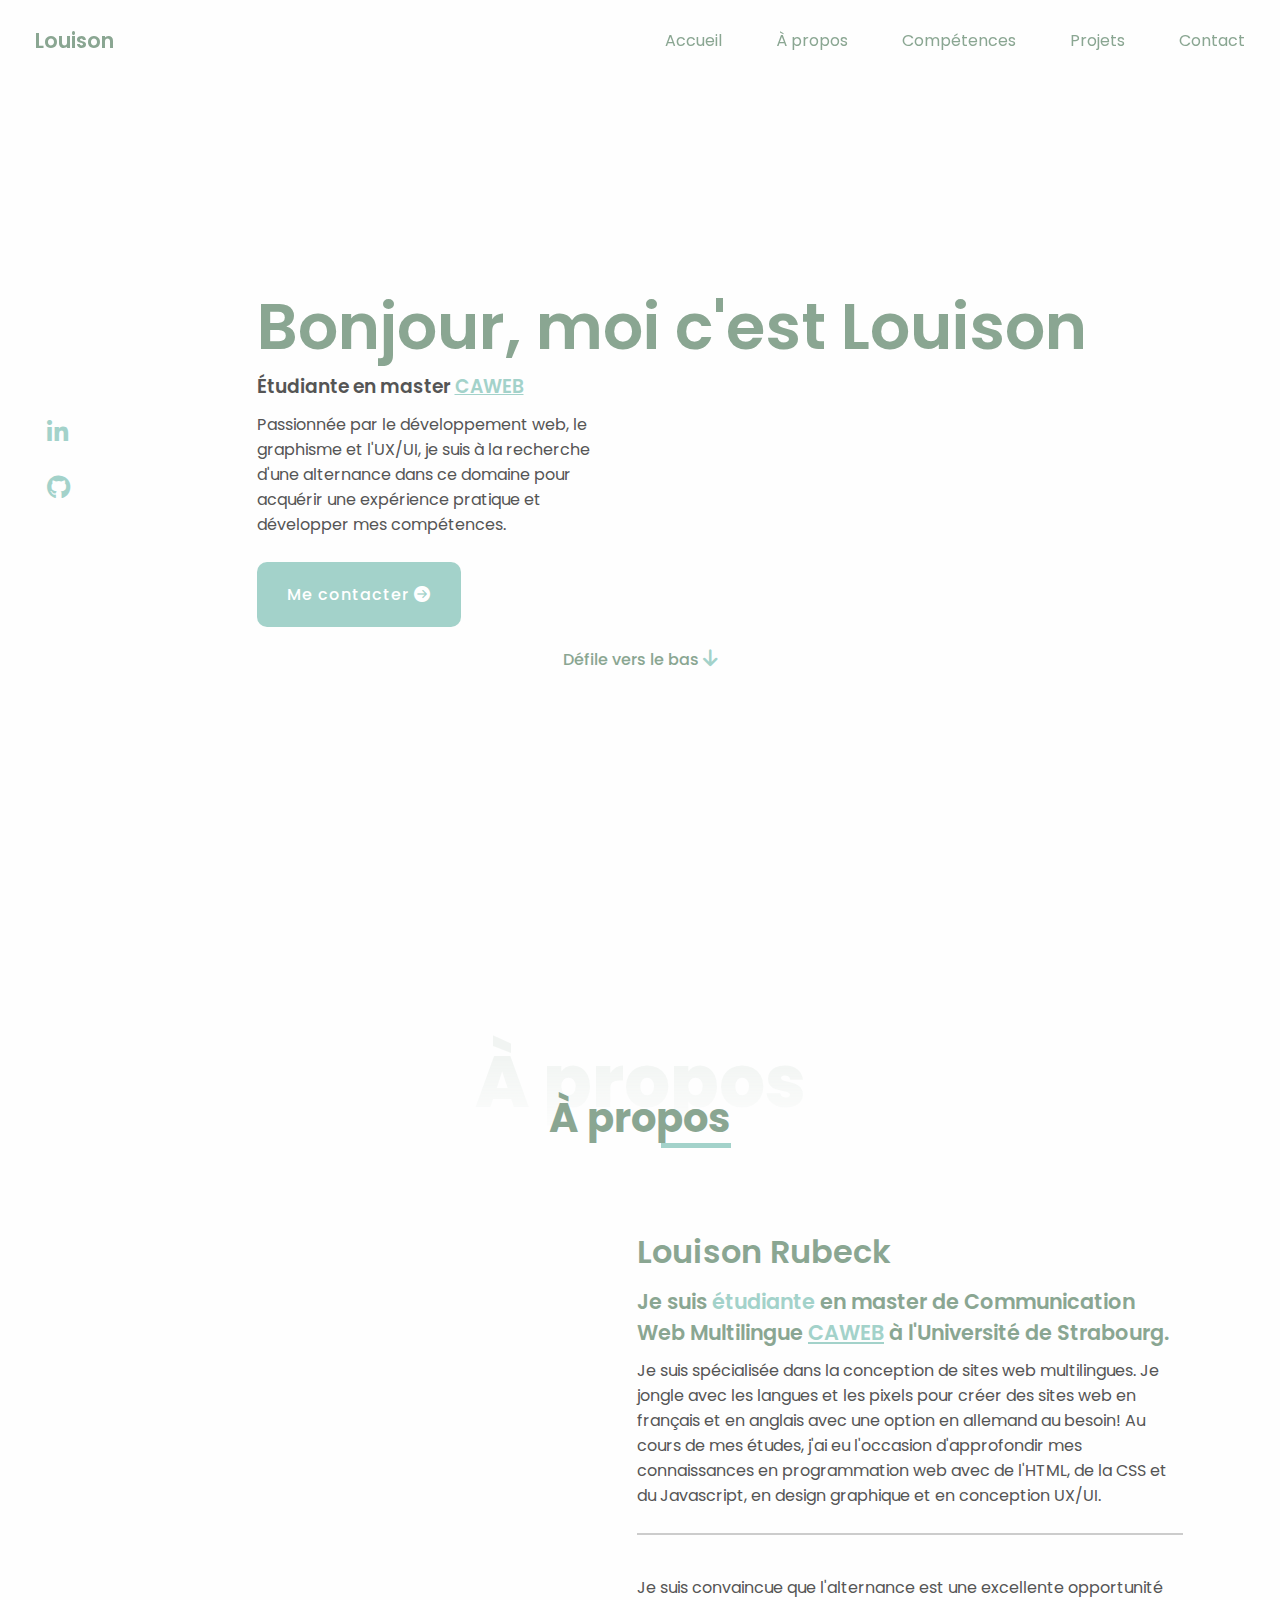
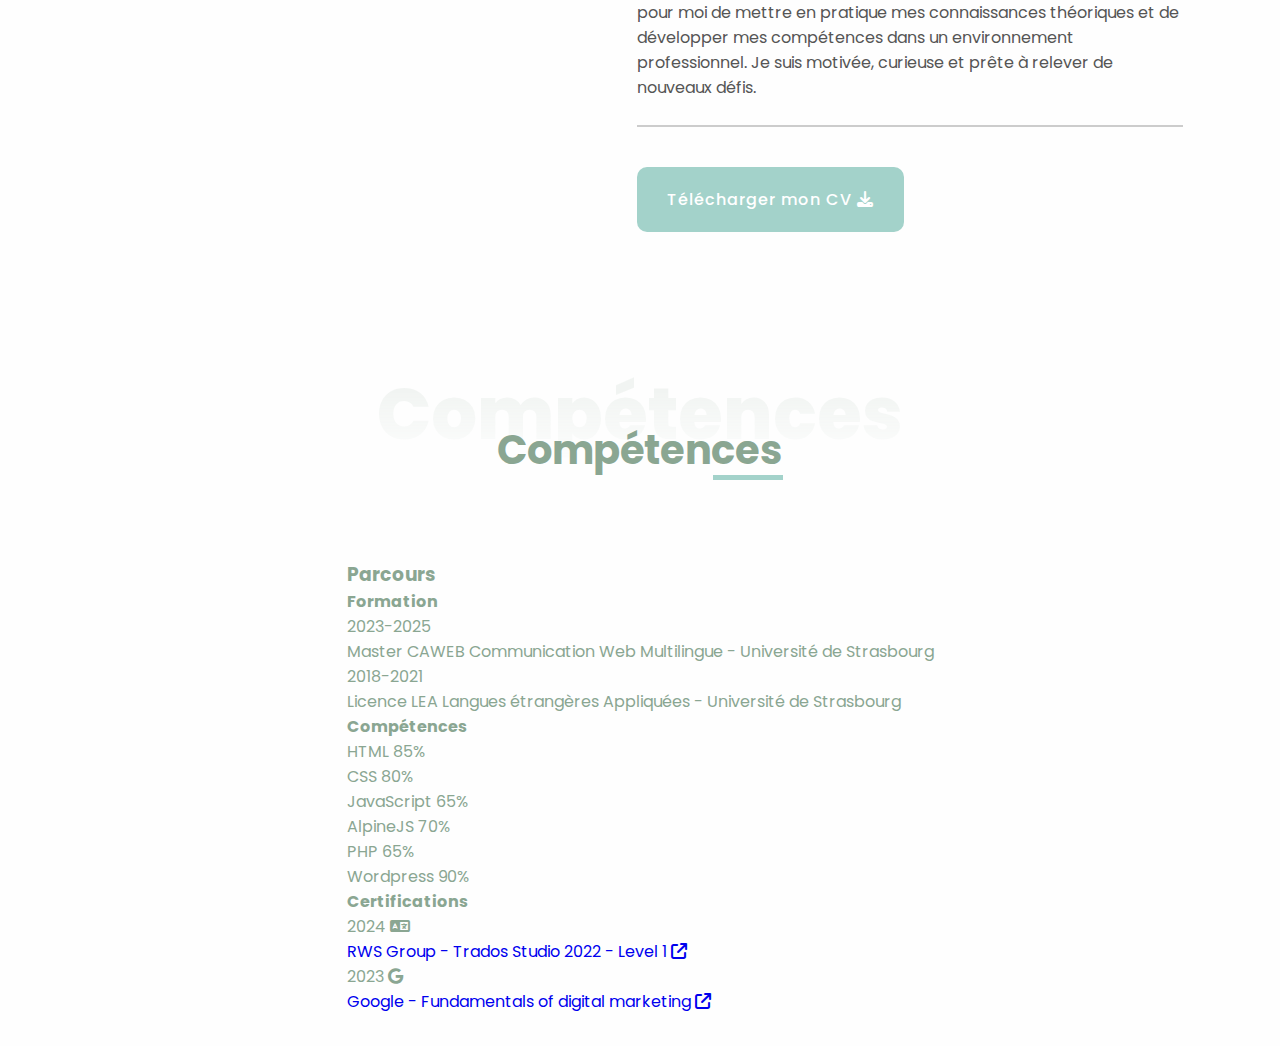
==== index.html @ b4f8ef92 "Update index.html" ====
<!DOCTYPE html>
<html lang="fr">
<head>
    <meta charset="UTF-8">
    <meta name="viewport" content="width=device-width, initial-scale=1.0">
    <title>Louison Rubeck - Portfolio webdesign et développement</title>
    <link rel="stylesheet" href="css/styles.css">
    <link rel="stylesheet" href="https://cdnjs.cloudflare.com/ajax/libs/font-awesome/6.5.2/css/all.min.css">
</head>
<body>
    <!--=======Header=======-->
    <header>
        <div class="nav-bar">
            <a href="#" class="logo">Louison</a>
            <div class="navigation">
                <div class="nav-items">
                    <a href="#home">Accueil</a>
                    <a href="#about">À propos</a>
                    <a href="#skills">Compétences</a>
                    <a href="#projects">Projets</a>
                    <a href="#contact">Contact</a>
                </div>
            </div>
        </div>
    </header>

    <!--=======Home section=======-->
    <section class="home flex-center" id="home">
        <div class="home-container">
            <div class="media-icons">
                <a href="https://www.linkedin.com/in/louison-rubeck/" target="_blank" rel="noopener noreferrer"><i class="fab fa-linkedin-in"></i></a>
                <a href="https://github.com/louison-rubeck"target="_blank" rel="noopener noreferrer"><i class="fab fa-github"></i></a>
            </div>
            <div class="info">
                <h2>Bonjour, moi c'est Louison</h2>
                <h3>Étudiante en master <a class="caweb" href="https://mastercaweb.unistra.fr/" target="_blank" rel="noopener noreferrer">CAWEB</a></h3>
                <p>
                    Passionnée par le développement web, le graphisme et l'UX/UI, je suis à la 
                    recherche d'une alternance dans ce domaine pour acquérir une expérience 
                    pratique et développer mes compétences.
                </p>
                <a href="" class="btn">Me contacter <i class="fas fa-arrow-circle-right"></i></a>
            </div>
            <div class="home-img">
                <img src="images/Louisonphoto.png" alt="">
            </div>
        </div>
        <a href="#about" class="scroll-down">Défile vers le bas <i class="fas fa-arrow-down"></i></a>
    </section>

    <!--=======About section=======-->
    <section class="about section" id="about">
        <div class="container flex-center">
            <h1 class="section-title-01">À propos</h1>
            <h2 class="section-title-02">À propos</h2>
            <div class="content flex-center">
                <div class="about-img">
                    <img src="images/Louisonphoto.png" alt="">
                </div>
                <div class="about-info">
                    <div class="description">
                        <h3>Louison Rubeck</h3>
                        <h4>Je suis <span>étudiante</span> en master de Communication Web Multilingue 
                            <a class="caweb" href="https://mastercaweb.unistra.fr/" target="_blank" rel="noopener noreferrer">CAWEB</a>
                            à l'Université de Strabourg. 
                        </h4>
                        <p>
                            Je suis spécialisée dans la conception de sites web multilingues.
                            Je jongle avec les langues et les pixels pour créer des sites web 
                            en français et en anglais avec une option en allemand au besoin! 
                            Au cours de mes études, j'ai eu l'occasion d'approfondir mes connaissances
                            en programmation web avec de l'HTML, de la CSS et du Javascript, en design graphique et en conception UX/UI.
                        </p>
                        <br>
                        <p>
                            Je suis convaincue que l'alternance est une excellente opportunité pour moi de
                            mettre en pratique mes connaissances théoriques et de développer mes compétences
                            dans un environnement professionnel. Je suis motivée, curieuse et prête à relever de nouveaux défis.
                        </p>
                        <a class="btn" href="/CV Louison Rubeck.pdf" target="_blank">Télécharger mon CV <i class="fas fa-download"></i></a>
                    </div>
                </div>
            </div>
        </div>
    </section>

    <!--=======Skills section=======-->
    <section class="skills section" id="skills">
        <div class="container flex-center">
            <h1 class="section-title-01">Compétences</h1>
            <h2 class="section-title-02">Compétences</h2>
            <div class="content">
                <div class="skills-description">
                    <h3>Parcours</h3>
                    <p>

                    </p>
                </div>
                <div class="skills-info education-all">
                    <div class="education">
                        <h4><label>Formation</label></h4>
                        <ul class="edu-list">
                            <li class="item">
                                <span class="year">2023-2025</span>
                                <p><span>Master CAWEB</span> Communication Web Multilingue - Université de Strasbourg</p>
                            </li>
                            <li class="item">
                                <span class="year">2018-2021</span>
                                <p><span>Licence LEA</span> Langues étrangères Appliquées - Université de Strasbourg</p>
                            </li>
                        </ul>
                    </div>
                    <div class="education">
                        <h4><label>Compétences</label></h4>
                        <ul class="bars">
                            <li class="bar">
                                <div class="info">
                                    <span>HTML</span>
                                    <span>85%</span>
                                </div>
                                <div class="line html"></div>
                            </li>
                            <li class="bar">
                                <div class="info">
                                    <span>CSS</span>
                                    <span>80%</span>
                                </div>
                                <div class="line css"></div>
                            </li>
                            <li class="bar">
                                <div class="info">
                                    <span>JavaScript</span>
                                    <span>65%</span>
                                </div>
                                <div class="line javascript"></div>
                            </li>
                            <li class="bar">
                                <div class="info">
                                    <span>AlpineJS</span>
                                    <span>70%</span>
                                </div>
                                <div class="line alpinejs"></div>
                            </li>
                            <li class="bar">
                                <div class="info">
                                    <span>PHP</span>
                                    <span>65%</span>
                                </div>
                                <div class="line php"></div>
                            </li>
                            <li class="bar">
                                <div class="info">
                                    <span>Wordpress</span>
                                    <span>90%</span>
                                </div>
                                <div class="line wordpress"></div>
                            </li>
                        </ul>
                    </div>
                    <div class="education">
                        <h4><label>Certifications</label></h4>
                        <ul class="edu-list">
                            <li class="item">
                                <span class="year">2024</span>
                                <i class="fa fa-language" aria-hidden="true"></i>
                                <p><a class="certificate" href="http://www.rws.com/certified/d197609d-3580-48eb-9a49-17735c81a69d" target="_blank">RWS Group - Trados Studio 2022 - Level 1 <i class="fa fa-external-link" aria-hidden="true"></i></a></p>
                            </li>
                            <li class="item">
                                <span class="year">2023</span>
                                <i class="fab fa-google" aria-hidden="true"></i>
                                <p><a class="certificate" href="https://skillshop.exceedlms.com/student/award/5WBCchr6SSVfECa4GMQ4ZevE" target="_blank">Google - Fundamentals of digital marketing <i class="fa fa-external-link" aria-hidden="true"></i></a></p>
                            </li>
                        </ul>
                    </div>
                </div>
            </div>
        </div>
    </section>

    <!--=======Services section=======-->

    <!--=======Portfolio section=======-->
    
      <!--=======Get-in-touct=======-->
      
      <!--=======Our Clients=======-->

    <!--=======Contact section=======-->

    <!--=======Footer=======-->

    <!--=======External scripts=======-->
    <script src="js/main.js"></script>
    
</body>
</html>
---- css/styles.css ----
@import url('https://fonts.googleapis.com/css2?family=Poppins:ital,wght@0,100;0,200;0,300;0,400;0,500;0,600;0,700;0,800;0,900;1,100;1,200;1,300;1,400;1,500;1,600;1,700;1,800;1,900&display=swap');

:root{
  /*=======Main theme colors=======*/
  --first-color: #8AA692;
  --second-color: #A3D2CA;
  --third-color: #555555;

  /*=======Hover colors=======*/
  --hover-color: #6A99D6;

  /*=======Background colors=======*/
  --body-bg-color: #fefefe ;
  --card-bg-color: #fff;
  --modal-bg-color: #fff ;
  --bg-transparent-color: rgba(0, 0, 0, 0.1);
  --transparent-color-01: rgba(0, 0, 0, 0.1);
  --transparent-color-02: rgba(106, 153, 214, 0.1);
  --line-color: #CCCCCC;

  /*=======Color Filter=======*/
  --color-filter: invert(1);

  /*=======Box shadow=======*/
  --box-shadow: 0px 0px 20px rgb(0 0 0 / 10%);

  /*=======Font size=======*/
  --small-font-size: 0.9em;
  --normal-font-size: 1em;

  /*=======Scroll bar colors=======*/
  --scroll-bar-color: #FFFFFF;
  --scroll-thumb-color: #CCCCCC;
  --scroll-thumb-hover-color: #8AA692;
}

*{
    margin: 0;
    padding: 0;
    box-sizing: border-box;
    font-family: "Poppins", sans-serif;
}

html{
    scroll-behavior: smooth;
}

body{
    color: var(--first-color);
    background: var(--body-bg-color);
    margin: 2rem 0 0 0;
    transition: .5s ease;
}

a{
    text-decoration: none;
}

li{
    list-style: none;
}

/*=======Scroll to top button=======*/

/*=======Light/Dark theme button=======*/

/*=======Scroll bar=======*/
::-webkit-scrollbar{
    width: 10px;
    background: var(--scroll-bar-color);
}

::-webkit-scrollbar-thumb{
    background: var(--scroll-thumb-color);
    border-radius: 2em;
}

::-webkit-scrollbar-thumb:hover{
    background: var(--scroll-thumb-hover-color);
}

/*=======Header=======*/
header{
    z-index: 99999;
    width: 100%;
    position: fixed;
    top: 0;
    left: 0;
    backdrop-filter: blur(20px);
    transition: .6s ease;
}

header.sticky{
    background: rgba(255, 255, 255, 0.1);
    box-shadow: var(--box-shadow);
}

.nav-bar{
    position: relative;
    height: calc(4rem + 1rem);
    max-width: 1250px;
    display: flex;
    justify-content: space-between;
    align-items: center;
    margin-left: auto;
    margin-right: auto;
    padding: 0 20px;
    transition: .6s ease;
}

header.sticky .nav-bar{
    height: calc(2.5rem + 1rem);
}

.nav-bar .logo{
    color: var(--first-color);
    font-size: 1.3em;
    font-weight: 600;
}

.nav-items a{
    color: var(--first-color);
    font-size: var(--normal-font-size);
}

.nav-items a:not(:last-child){
    margin-right: 50px;
}

.nav-items a:hover{
    color: var(--second-color);
}

/*=======Home section=======*/
.home{
    position: relative;
    max-width: 1250px;
    min-height: 100vh;
    margin-left: auto;
    margin-right: auto;
    padding: 4rem 2rem;
    flex-direction: column;
}

.home .home-container{
    display: flex;
    justify-content: space-between;
    align-items: center;
    width: 100%;
}

.home-container .media-icons{
    display: flex;
    flex-direction: column;
    margin-right: 40px;
}

.home-container .media-icons a{
    color: var(--second-color);
    font-size: 1.5em;
    margin: 10px 0;
}

.home-container .media-icons a:hover{
    color: var(--hover-color);
}

.home-container .info h2{
    color: var(--first-color);
    font-size: 4em;
    font-weight: 600;
    line-height: 70px;
}

.home-container .info h3{
    color: var(--third-color);
    font-feature-settings: 1.3em;
    font-weight: 600;
    line-height: 50px;
}

.home-container .info p{
    color: var(--third-color);
    font-size: var(--normal-font-size);
    max-width: 350px;
}

.btn{
    background: var(--second-color);
    color: #fff;
    font-size: var(--normal-font-size);
    font-weight: 500;
    display: inline-block;
    margin-top: 25px;
    padding: 20px 30px;
    letter-spacing: 1px;
    border-radius: 10px;
}

.btn:hover{
    background-color: var(--hover-color);
}

.home-container .home-img{
    position: relative;
}

.home-container .home-img img{
    width: 100%;
    transform: translate(0, 0);
}

.home .scroll-down{
    color: var(--first-color);
    font-size: var(--normal-font-size);
    font-weight: 500;
    margin-top: 20px;
}

.home .scroll-down i{
    color: var(--second-color);
    font-size: 1.2em;
    animation: arrow-down ease 2s infinite;
}

@keyframes arrow-down {
    0%{
        transform: translateY(0);
    }
    30%{
        transform: translateY(10px);
    }
}

/*=======Common styles for all sections=======*/
.flex-center{
    display: flex;
    justify-content: center;
    align-items: center;
}

.section{
    position: relative;
    width: 1150px;
    margin-left: auto;
    margin-right: auto;
    padding: 6rem 2rem 2rem;
}

.sub-section{
    position: relative;
    width: 1150px;
    margin-left: auto;
    margin-right: auto;
    padding: 6rem 0;
}

.section-title-01{
    font-size: 4.5em;
    font-weight: 800;
    margin-bottom: 2rem;
    background: linear-gradient(to top, transparent 0%, var(--first-color) 70%);
    -webkit-background-clip: text;
    -webkit-text-fill-color: transparent;
    opacity: .1;
}

.section-title-02{
    font-size: 2.5em;
    font-weight: 700;
    transform: translateY(-80px);
}

.section-title-02:before{
    content: '';
    position: absolute;
    width: 70px;
    height: 5px;
    right: 0;
    bottom: 0;
    background: var(--second-color);
}

.container{
    position: relative;
    flex-direction: column;
}

.caweb{
    color: var(--second-color);
    text-decoration: underline;
}
.caweb:hover{
    color: var(--hover-color);
    text-decoration: underline;
}

/*=======About section=======*/
.about .container .content{
    column-gap: 40px;
    width: 100%;
}

.about-img{
    position: relative;
}

.about-img img{
    max-width: 100%;
    min-width: 500px;
    border-radius: 10px;
}

.about-info .description{
    max-width: 600px;
}

.about-info .description h3{
    font-size: 2em;
    font-weight: 600;
    margin-bottom: 10px;
}

.about-info .description h4{
    font-size: 1.3em;
    font-weight: 600;
    margin-bottom: 10px;
}

.about-info .description h4 span{
    color: var(--second-color);
}

.about-info .description p{
    color: var(--third-color);
    font-size: var(--normal-font-size);
    margin-bottom: 15px;
    padding-bottom: 25px;
    border-bottom: 2px solid var(--line-color);
}

.about-info .skills-list{
    display: flex;
    column-gap: 30px;
}

.about-info .skills-list .list-item h3{
    font-size: 2.5em;
    font-weight: 700;
}

.about-info .skills-list .list-item span{
    color: var(--third-color);
    font-size: var(--small-font-size);
}
/*=======Skills section=======*/

/*=======Services section=======*/

/*=======Portfolio section=======*/

/*=======Get-in-touct=======*/

/*=======Our Clients=======*/

/*=======Contact section=======*/

/*=======Footer=======*/

/*=======Media query max-width 1070px=======*/
@media screen and (max-width: 1070px){
  /*=======Header navigation menu=======*/

  /*=======Home section=======*/

  /*=======About section=======*/

  /*=======Get-in-touct=======*/

  /*=======Our clients=======*/

  /*=======Contact section=======*/

  /*=======Footer=======*/
}

/*=======Media query max-width 730px=======*/
@media screen and (max-width: 730px){
  /*=======Common styles for all sections=======*/

  /*=======Home section=======*/

  /*=======Get-in-touch section=======*/
}
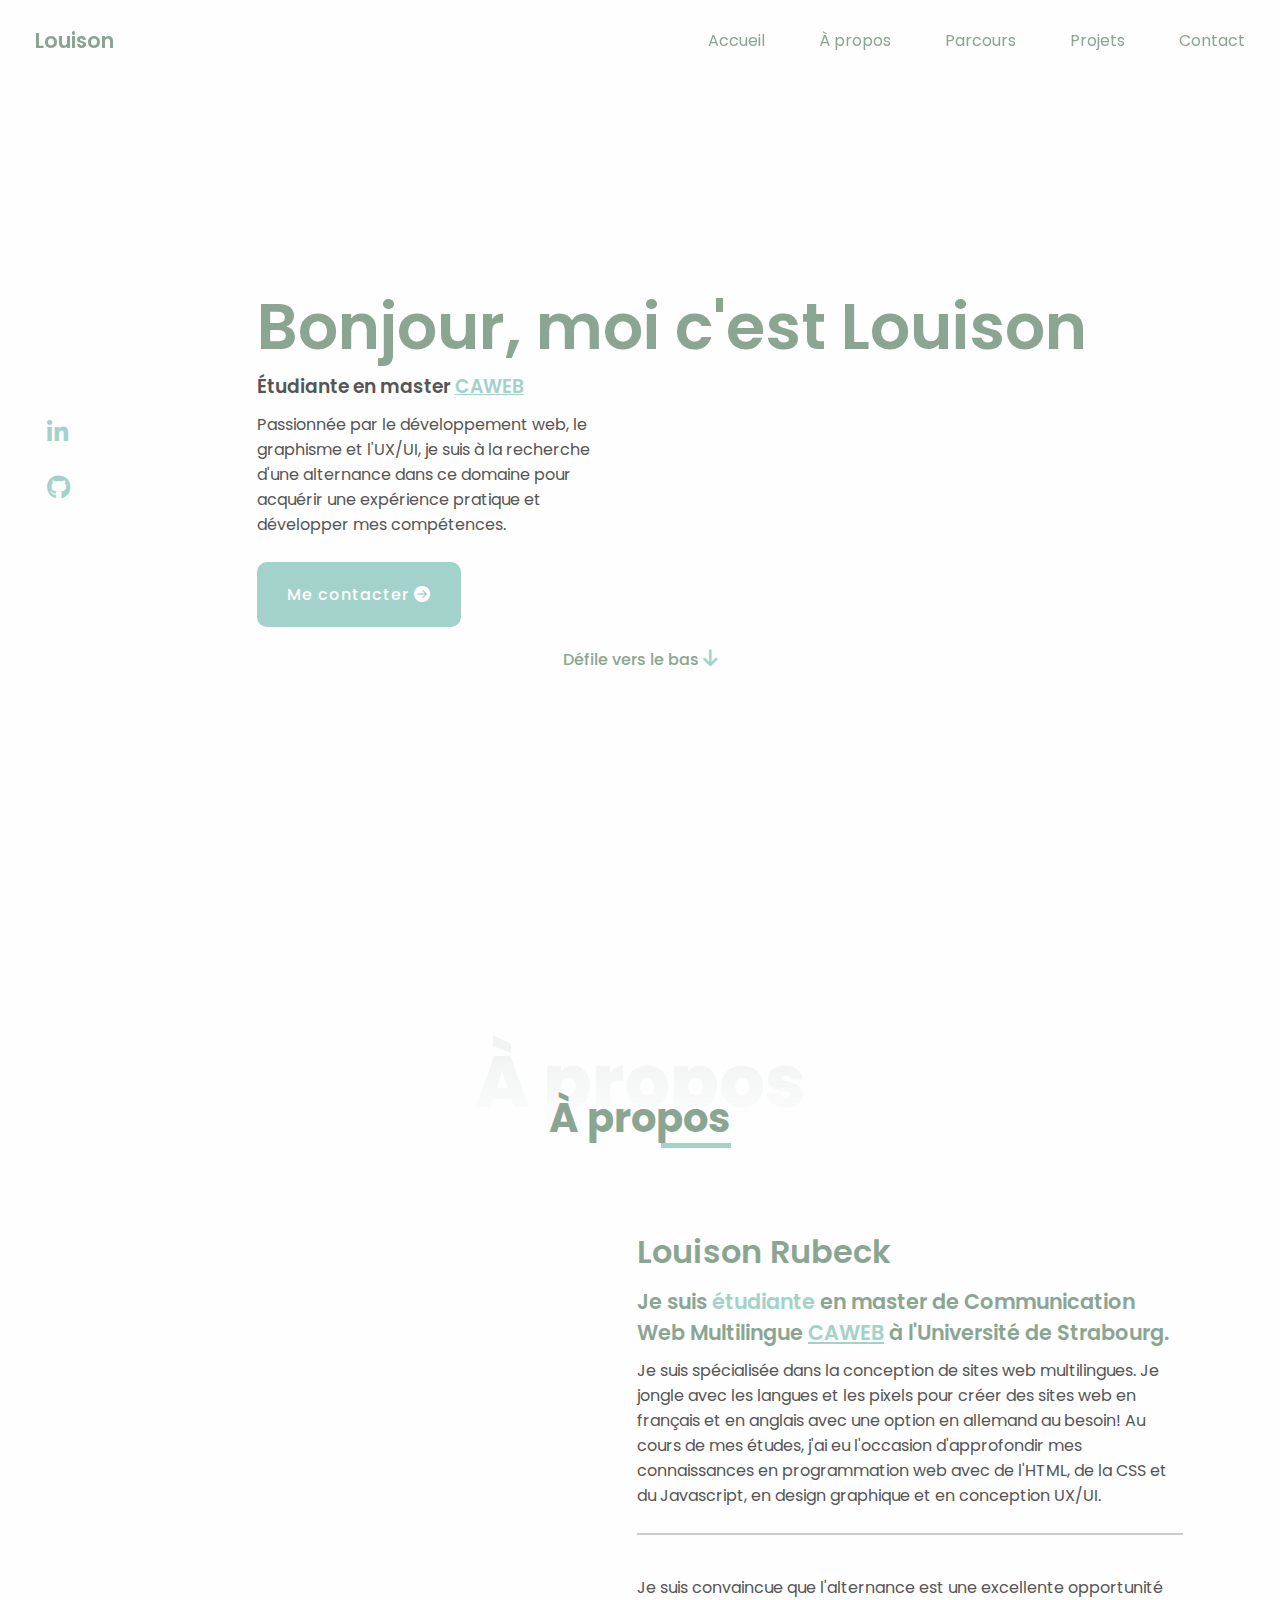
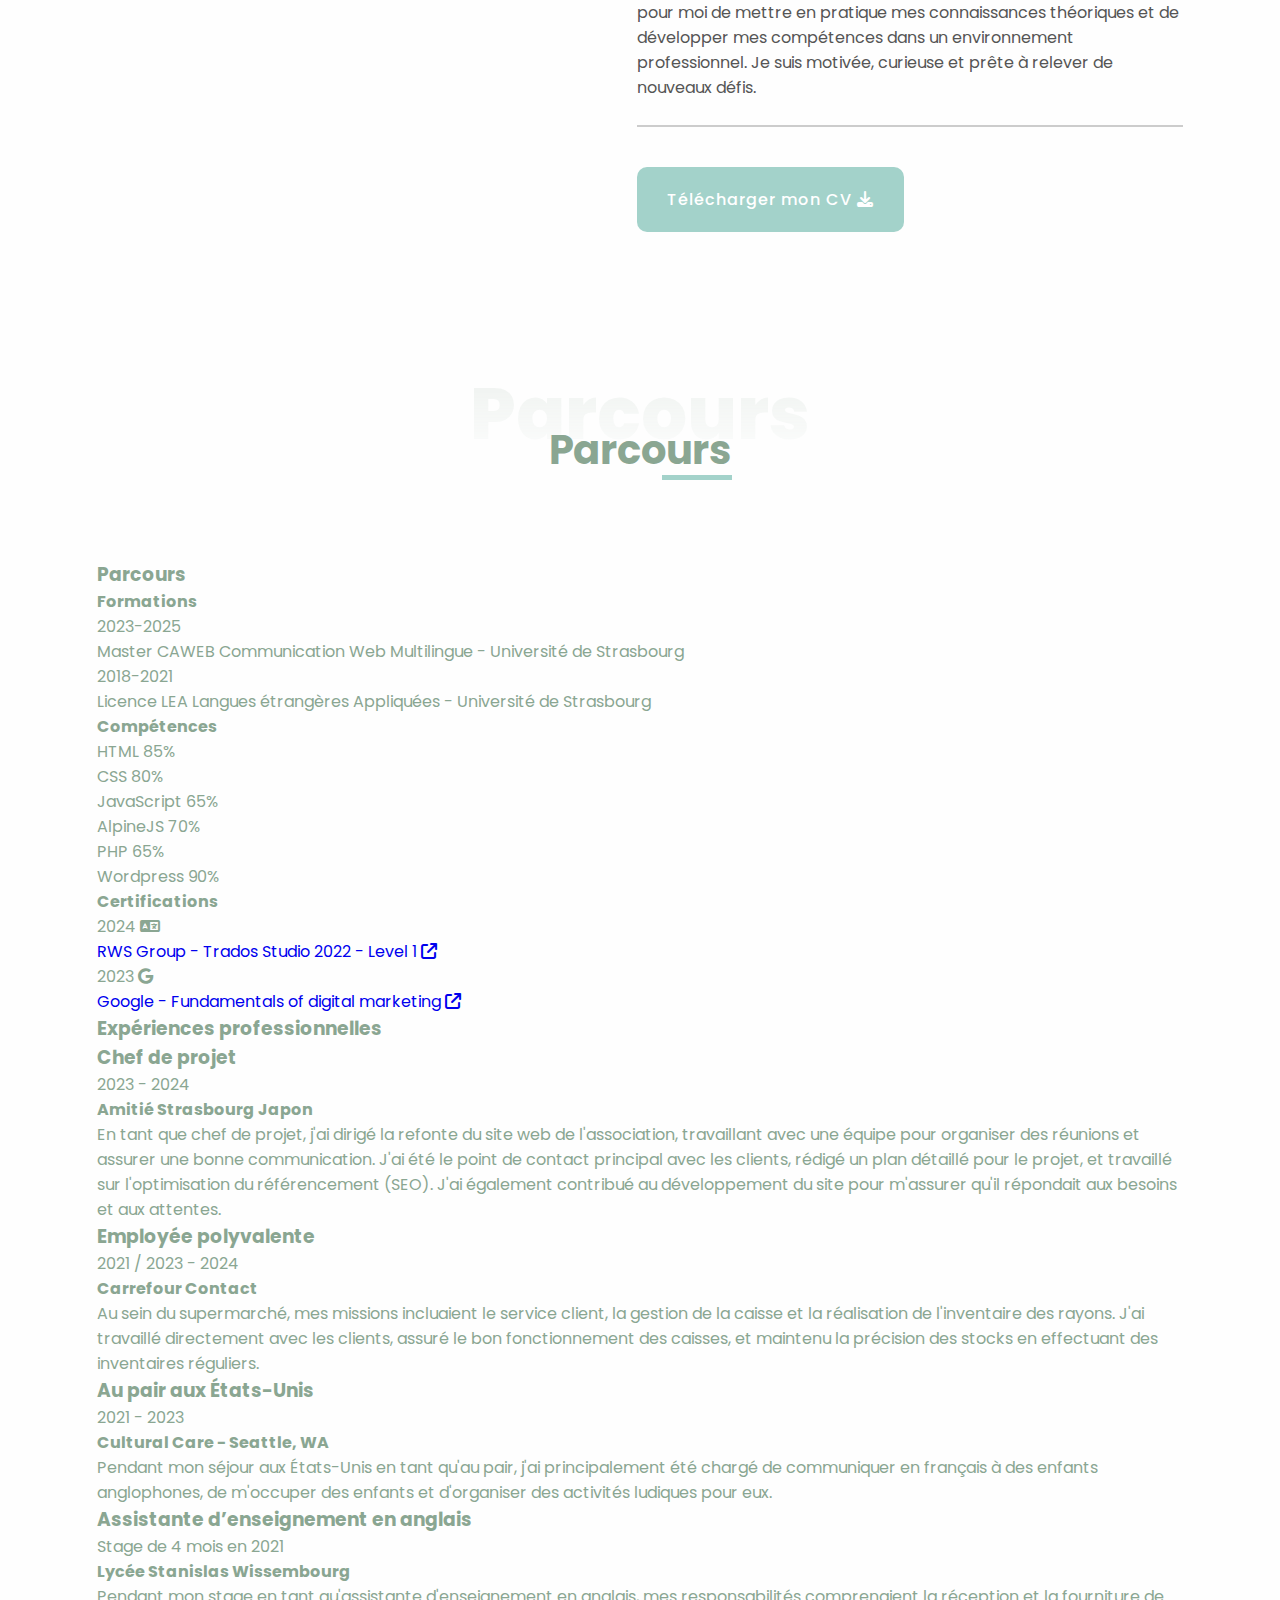
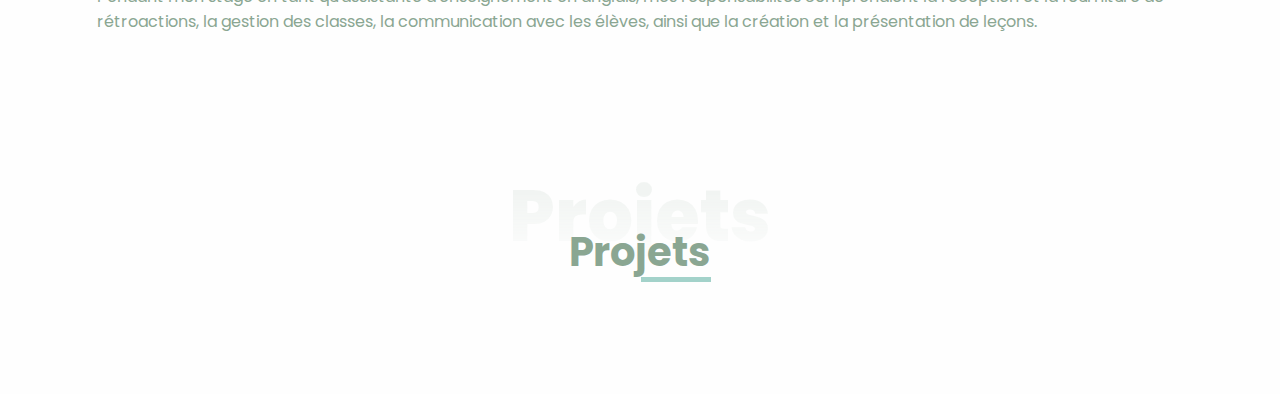
==== commit a5911edb: "Update index.html" ====
--- a/index.html
+++ b/index.html
@@ -6,6 +6,7 @@
     <title>Louison Rubeck - Portfolio webdesign et développement</title>
     <link rel="stylesheet" href="css/styles.css">
     <link rel="stylesheet" href="https://cdnjs.cloudflare.com/ajax/libs/font-awesome/6.5.2/css/all.min.css">
+    <link rel="icon" type="image/x-icon" href="images/L.R.png">
 </head>
 <body>
     <!--=======Header=======-->
@@ -16,7 +17,7 @@
                 <div class="nav-items">
                     <a href="#home">Accueil</a>
                     <a href="#about">À propos</a>
-                    <a href="#skills">Compétences</a>
+                    <a href="#skills">Parcours</a>
                     <a href="#projects">Projets</a>
                     <a href="#contact">Contact</a>
                 </div>
@@ -87,8 +88,8 @@
     <!--=======Skills section=======-->
     <section class="skills section" id="skills">
         <div class="container flex-center">
-            <h1 class="section-title-01">Compétences</h1>
-            <h2 class="section-title-02">Compétences</h2>
+            <h1 class="section-title-01">Parcours</h1>
+            <h2 class="section-title-02">Parcours</h2>
             <div class="content">
                 <div class="skills-description">
                     <h3>Parcours</h3>
@@ -98,7 +99,7 @@
                 </div>
                 <div class="skills-info education-all">
                     <div class="education">
-                        <h4><label>Formation</label></h4>
+                        <h4><label>Formations</label></h4>
                         <ul class="edu-list">
                             <li class="item">
                                 <span class="year">2023-2025</span>
@@ -173,13 +174,83 @@
                         </ul>
                     </div>
                 </div>
-            </div>
-        </div>
-    </section>
-
-    <!--=======Services section=======-->
-
-    <!--=======Portfolio section=======-->
+                <div class="skills-description">
+                    <h3>Expériences professionnelles</h3>
+                </div>
+                <div class="skills-info">
+                    <div class="experience-card">
+                        <div class="upper">
+                            <h3>Chef de projet</h3>
+                            <span>2023 - 2024</span>
+                        </div>
+                        <div class="hr"></div>
+                        <h4><label>Amitié Strasbourg Japon</label></h4>
+                        <p>
+                            En tant que chef de projet, j'ai dirigé la refonte du site web de l'association,
+                            travaillant avec une équipe pour organiser des réunions et 
+                            assurer une bonne communication. J'ai été le point de contact 
+                            principal avec les clients, rédigé un plan détaillé pour le 
+                            projet, et travaillé sur l'optimisation du référencement (SEO). 
+                            J'ai également contribué au développement du site pour m'assurer 
+                            qu'il répondait aux besoins et aux attentes.
+                        </p>
+                    </div>
+                    <div class="experience-card">
+                        <div class="upper">
+                            <h3>Employée polyvalente</h3>
+                            <span>2021 / 2023 - 2024</span>
+                        </div>
+                        <div class="hr"></div>
+                        <h4><label>Carrefour Contact</label></h4>
+                        <p>
+                            Au sein du supermarché, mes missions incluaient le service client, 
+                            la gestion de la caisse et la réalisation de l'inventaire des rayons.
+                            J'ai travaillé directement avec les clients, assuré le bon 
+                            fonctionnement des caisses, et maintenu la précision des stocks 
+                            en effectuant des inventaires réguliers.
+                        </p>
+                    </div>
+                    <div class="experience-card">
+                        <div class="upper">
+                            <h3>Au pair aux États-Unis</h3>
+                            <span>2021 - 2023</span>
+                        </div>
+                        <div class="hr"></div>
+                        <h4><label>Cultural Care - Seattle, WA</label></h4>
+                        <p>
+                            Pendant mon séjour aux États-Unis en tant qu'au pair, 
+                            j'ai principalement été chargé de communiquer en français à des enfants anglophones, 
+                            de m'occuper des enfants et d'organiser des activités 
+                            ludiques pour eux.
+                        </p>
+                    </div>
+                    <div class="experience-card">
+                        <div class="upper">
+                            <h3>Assistante d’enseignement en anglais</h3>
+                            <span>Stage de 4 mois en 2021</span>
+                        </div>
+                        <div class="hr"></div>
+                        <h4><label>Lycée Stanislas Wissembourg</label></h4>
+                        <p>
+                            Pendant mon stage en tant qu'assistante d'enseignement en 
+                            anglais, mes responsabilités comprenaient la 
+                            réception et la fourniture de rétroactions, la gestion 
+                            des classes, la communication avec les élèves, ainsi 
+                            que la création et la présentation de leçons.
+                        </p>
+                    </div>
+                </div>
+            </div>
+        </div>
+    </section>
+
+    <!--=======Projects section=======-->
+    <section class="projects section" id="projects">
+        <div class="container flex-center">
+            <h1 class="section-title-01">Projets</h1>
+            <h1 class="section-title-02">Projets</h1>
+        </div>
+    </section>
     
       <!--=======Get-in-touct=======-->
       
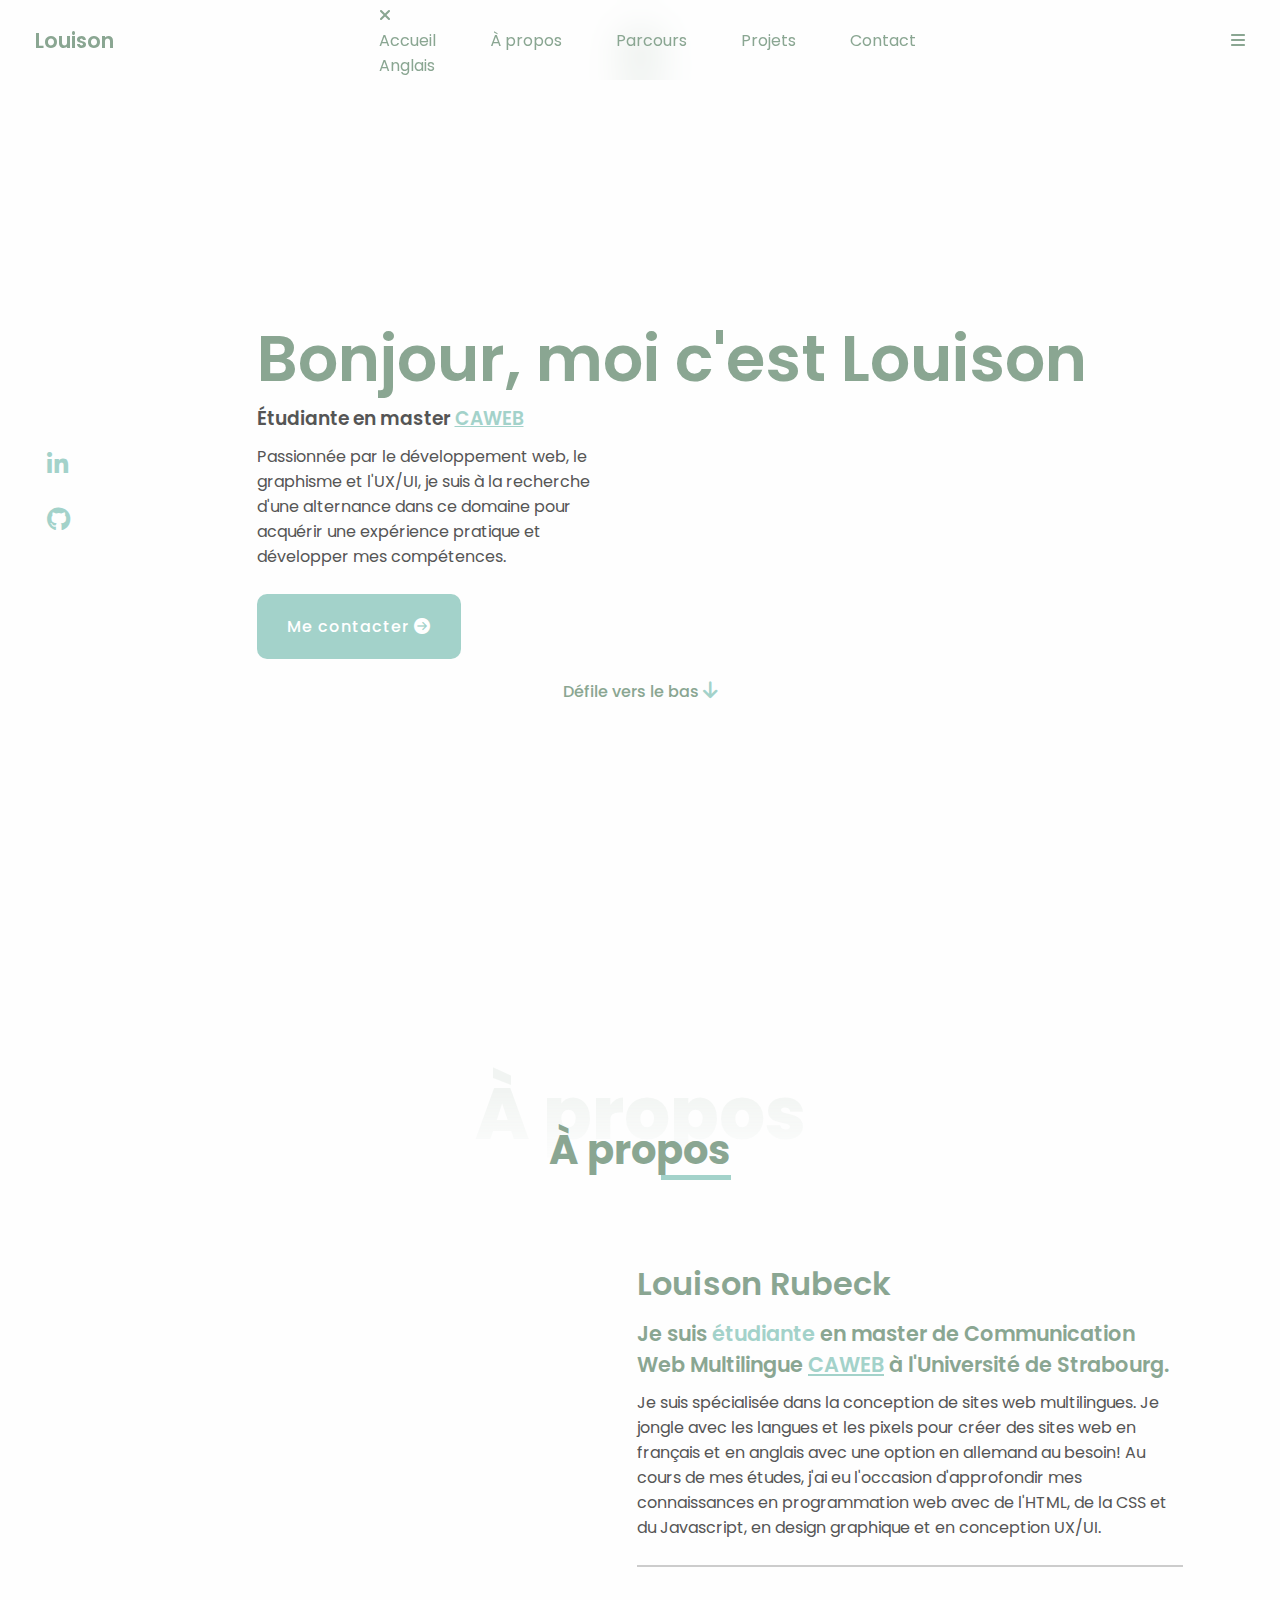
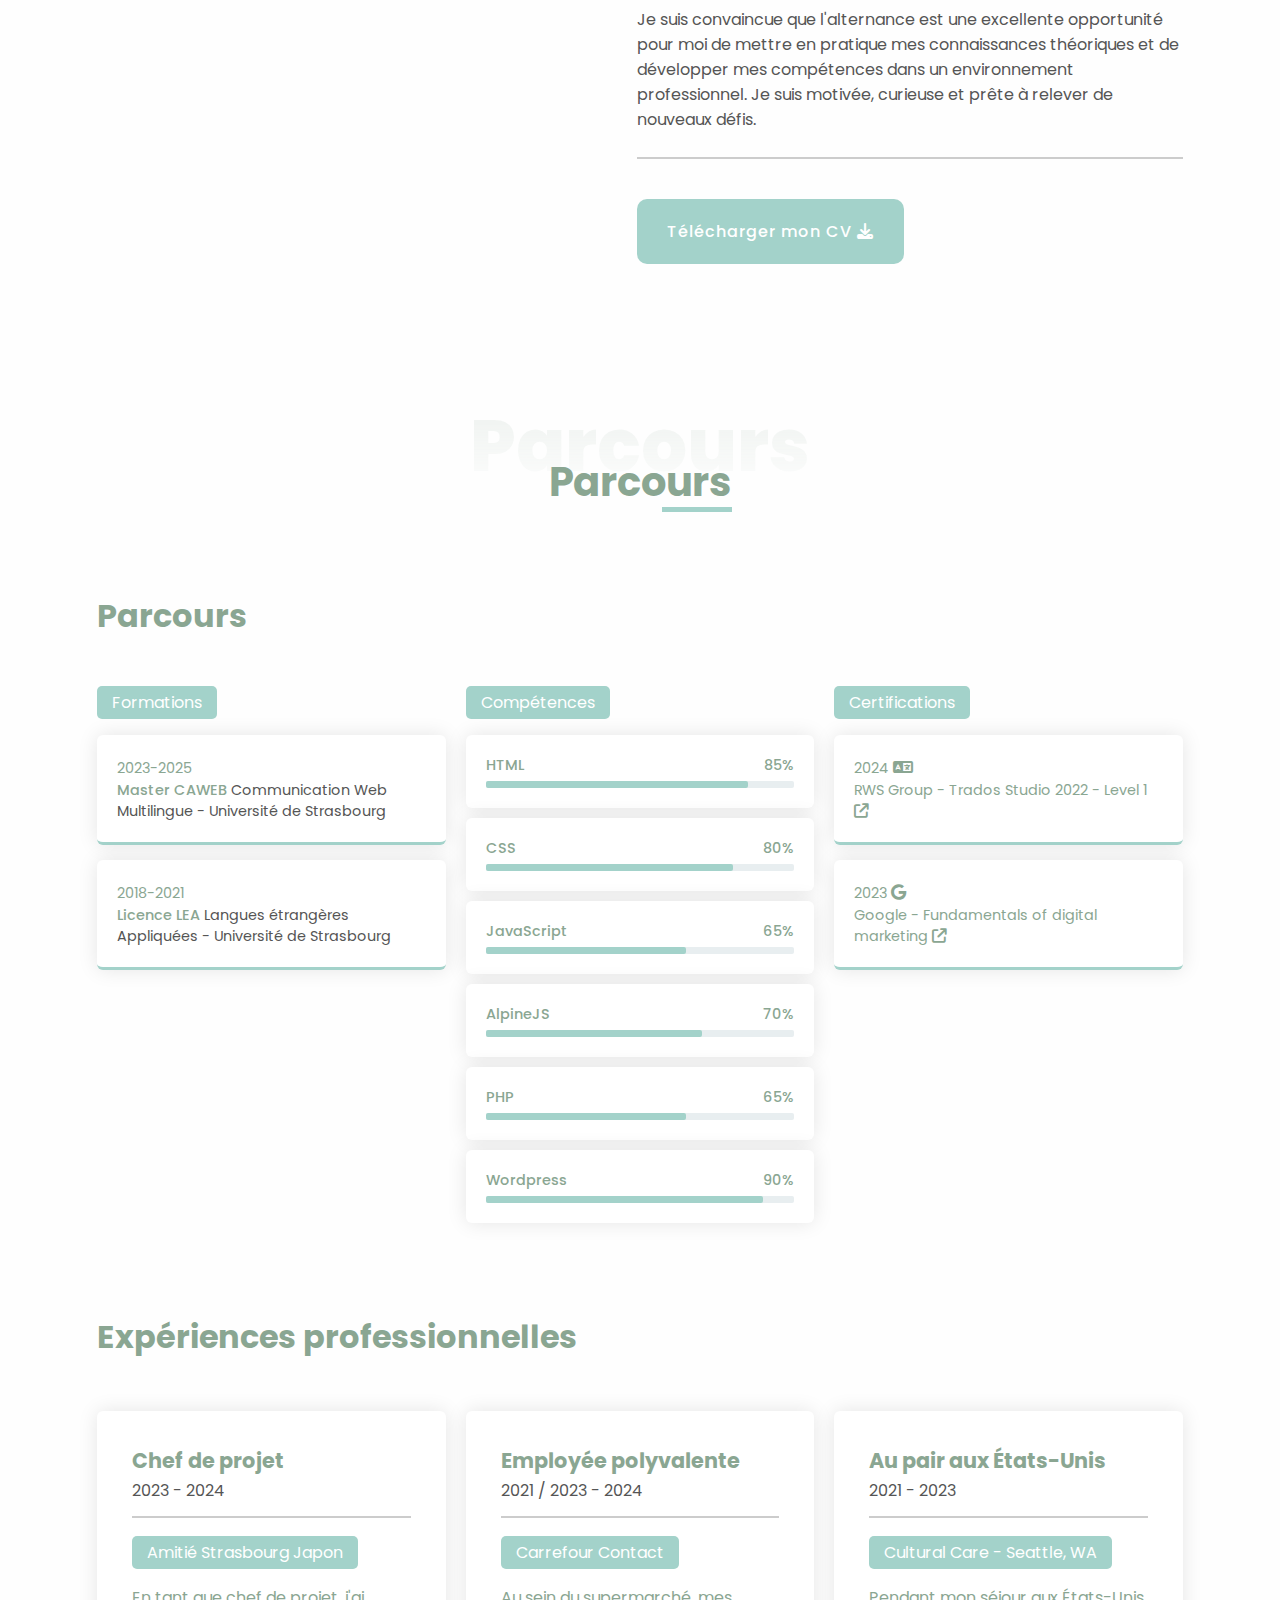
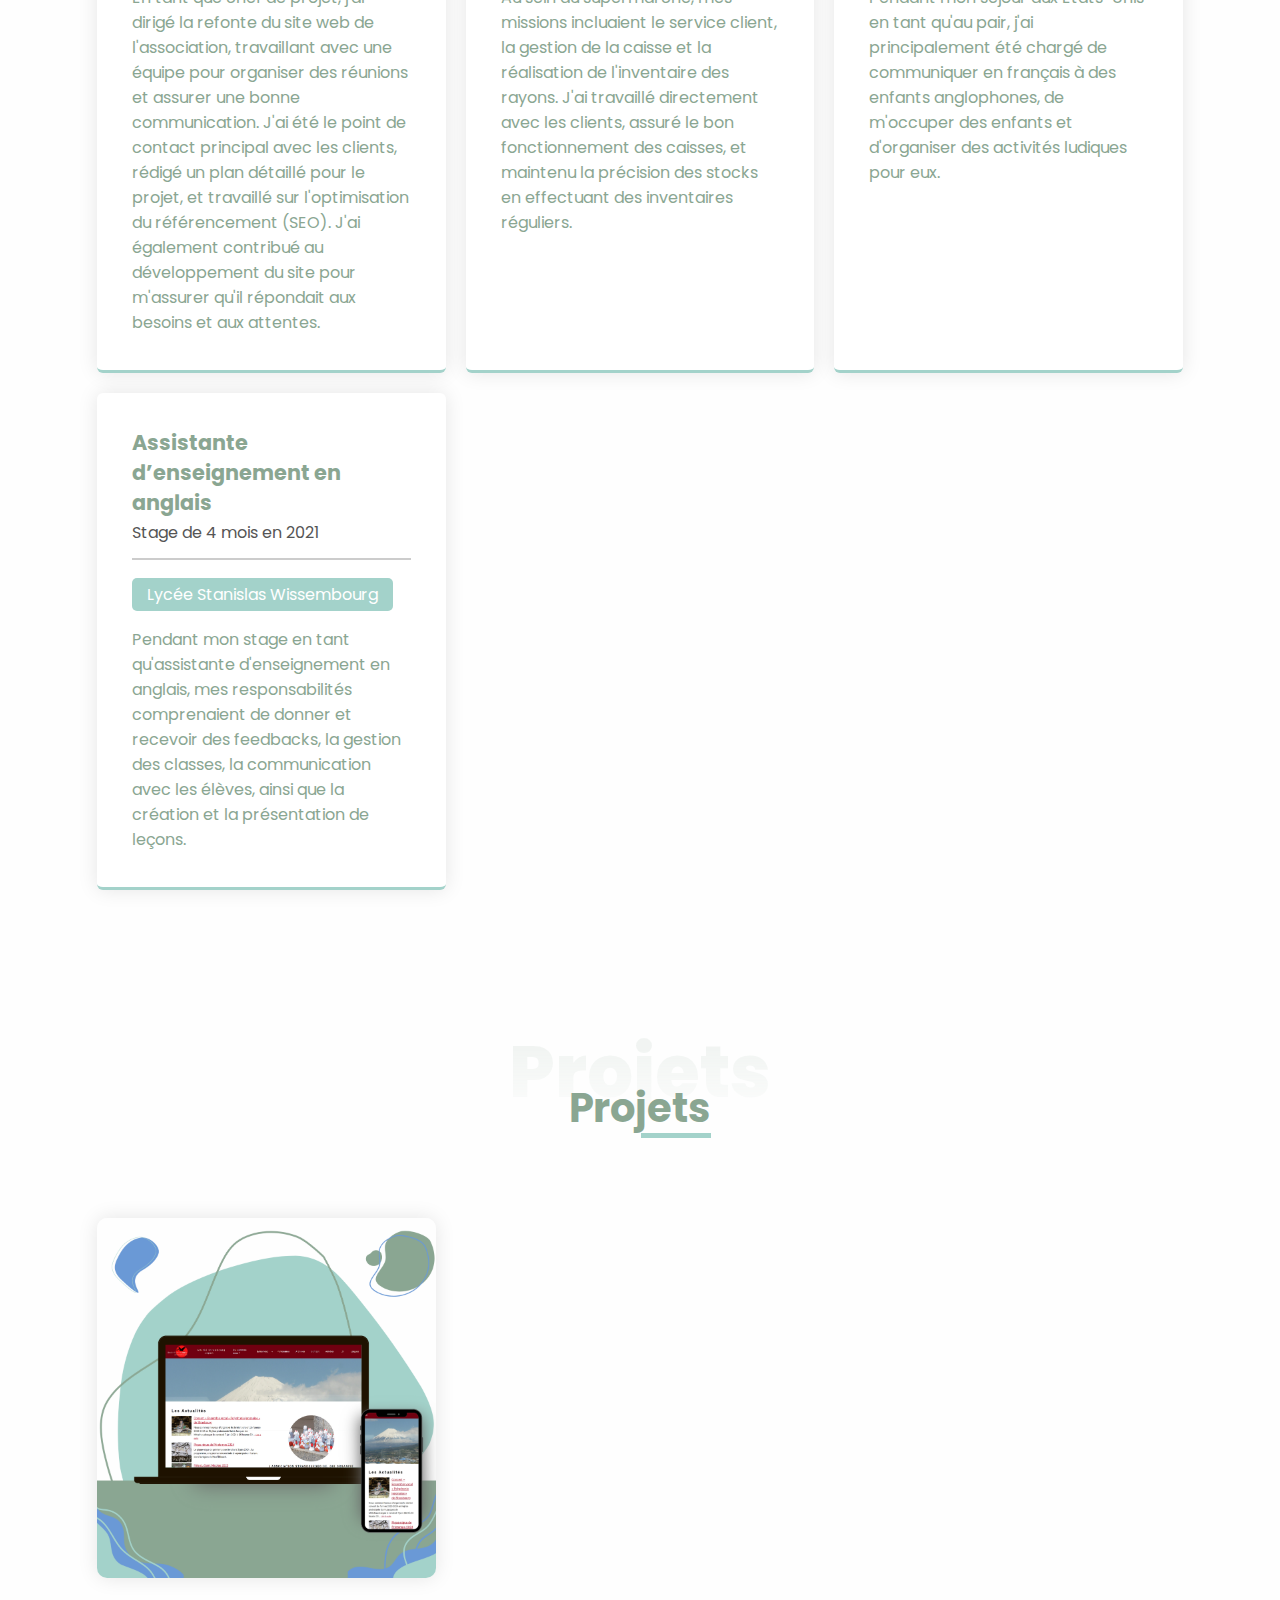
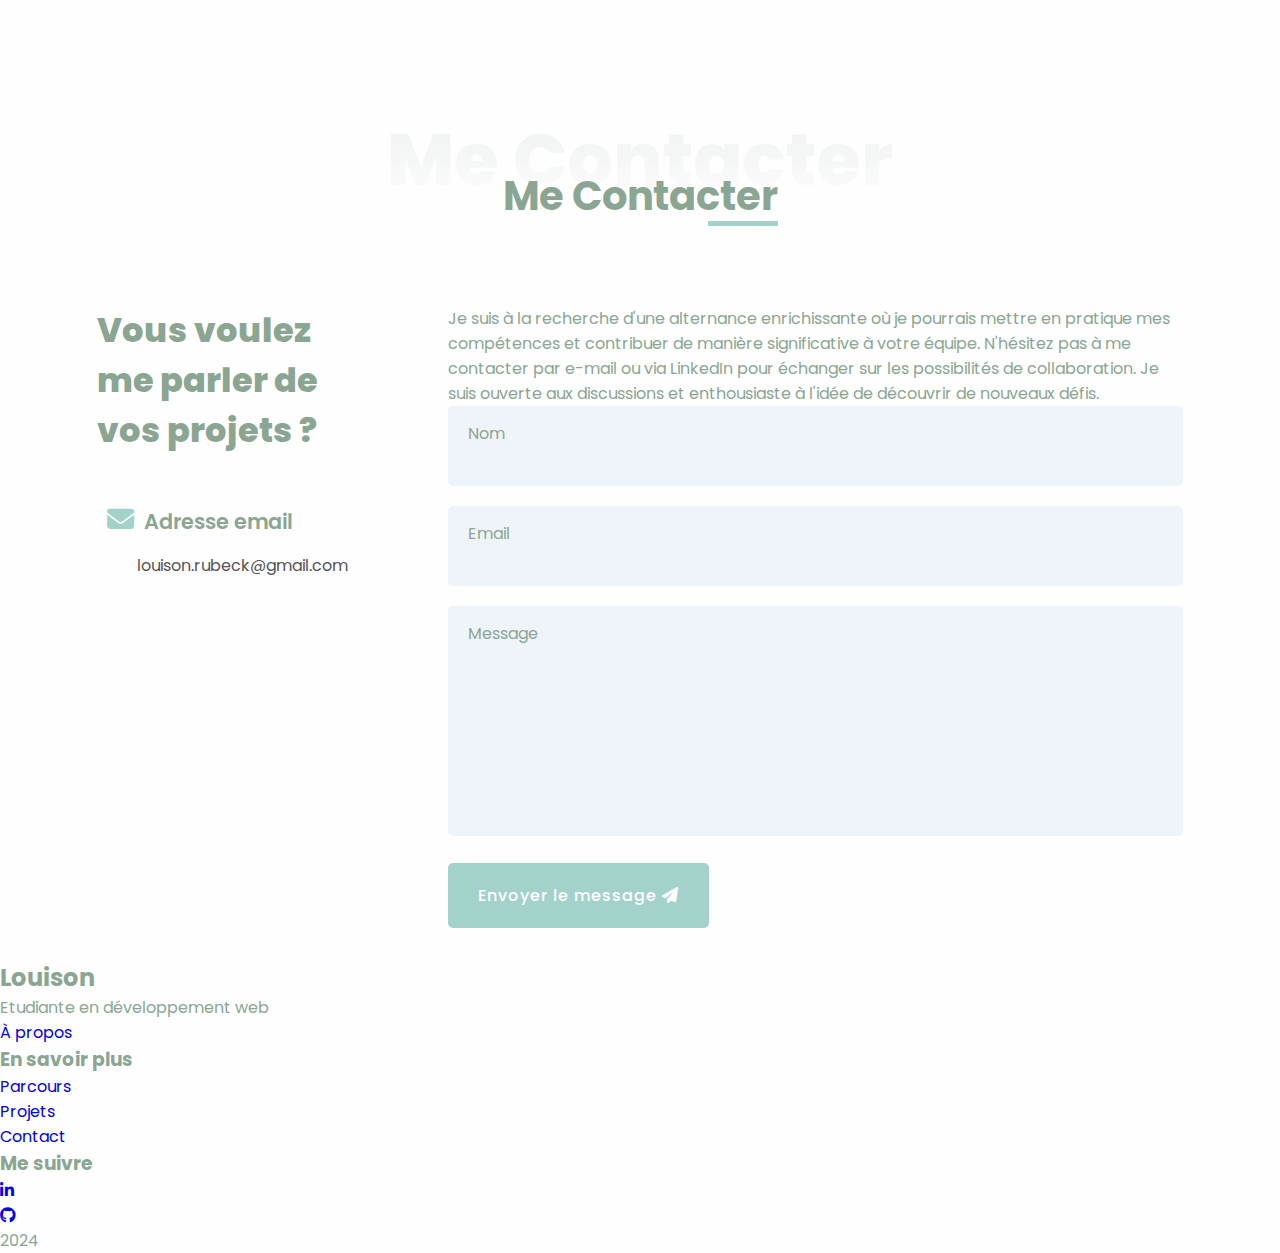
==== commit 1971d562: "Update image" ====
--- a/index.html
+++ b/index.html
@@ -9,19 +9,34 @@
     <link rel="icon" type="image/x-icon" href="images/L.R.png">
 </head>
 <body>
+
+    <!--=======Scroll to top button=======-->
+    <div class="scrollToTop-btn flex-center">
+        <i class="fas fa-arrow-up"></i>
+    </div>
+
+    <!--=======Light/Dark theme button=======-->
+    <div class="theme-btn flex-center">
+        <i class="fas fa-moon"></i>
+        <i class="fas fa-sun"></i>
+    </div>
+
     <!--=======Header=======-->
     <header>
         <div class="nav-bar">
             <a href="#" class="logo">Louison</a>
             <div class="navigation">
                 <div class="nav-items">
-                    <a href="#home">Accueil</a>
+                    <div class="nav-close-btn"><i class="fa fa-times"></i></div>
+                    <a class="active" href="#home">Accueil</a>
                     <a href="#about">À propos</a>
                     <a href="#skills">Parcours</a>
                     <a href="#projects">Projets</a>
                     <a href="#contact">Contact</a>
-                </div>
-            </div>
+                    <div class="language"><a href="home.html"><img src="/images/en-flag.png" alt="">Anglais</a></div>
+                </div>
+            </div>
+            <div class="nav-menu-btn"><i class="fa fa-bars"></i></div>
         </div>
     </header>
 
@@ -40,7 +55,7 @@
                     recherche d'une alternance dans ce domaine pour acquérir une expérience 
                     pratique et développer mes compétences.
                 </p>
-                <a href="" class="btn">Me contacter <i class="fas fa-arrow-circle-right"></i></a>
+                <a href="#contact" class="btn">Me contacter <i class="fas fa-arrow-circle-right"></i></a>
             </div>
             <div class="home-img">
                 <img src="images/Louisonphoto.png" alt="">
@@ -233,8 +248,8 @@
                         <h4><label>Lycée Stanislas Wissembourg</label></h4>
                         <p>
                             Pendant mon stage en tant qu'assistante d'enseignement en 
-                            anglais, mes responsabilités comprenaient la 
-                            réception et la fourniture de rétroactions, la gestion 
+                            anglais, mes responsabilités comprenaient de 
+                            donner et recevoir des feedbacks, la gestion 
                             des classes, la communication avec les élèves, ainsi 
                             que la création et la présentation de leçons.
                         </p>
@@ -249,16 +264,106 @@
         <div class="container flex-center">
             <h1 class="section-title-01">Projets</h1>
             <h1 class="section-title-02">Projets</h1>
-        </div>
-    </section>
-    
-      <!--=======Get-in-touct=======-->
-      
-      <!--=======Our Clients=======-->
+            <div class="content">
+                <div class="projects-list">
+                    <div class="img-card-container">
+                        <div class="img-card">
+                            <div class="overlay"></div>
+                            <div class="info">
+                                <h3>Refonte de site web</h3>
+                                <span>Wordpress</span>
+                            </div>
+                            <img src="images/SiteWebAASJ.png" alt="">
+                        </div>
+                        <div class="projects-model flex-center">
+                            <div class="projects-model-body">
+                                <i class="fas fa-times projects-close-btn"></i>
+                                <h3>Refonte de site web</h3>
+                                <img src="images/SiteWebAASJ.png" alt="">
+                                <p>
+                                    J'ai dirigé la refonte du site web de l'association Amitié Strasbourg-Japon en 
+                                    utilisant WordPress et en créant un thème enfant basé sur Twenty-Twenty-Three. Cette refonte a permis d'actualiser le design et d'améliorer la fonctionnalité du site pour mieux répondre aux besoins de l'association et de ses membres.
+                                </p>
+                            </div>
+                        </div>
+                    </div>
+                </div>
+            </div>
+        </div>
+    </section>
 
     <!--=======Contact section=======-->
+    <section class="contact section" id="contact">
+        <div class="container flex-center">
+            <h1 class="section-title-01">Me Contacter</h1>
+            <h1 class="section-title-02">Me Contacter</h1>
+            <div class="content">
+                <div class="contact-left">
+                    <h2>Vous voulez me parler de vos projets ?
+                    </h2>
+                    <ul class="contact-list">
+                        <li>
+                            <h3 class="item-title"><i class="fa fa-envelope"></i>Adresse email</h3>
+                            <span><a href="mailto:louison.rubeck@gmail.com">louison.rubeck@gmail.com</a></span>
+                        </li>
+                    </ul>
+                </div>
+                <div class="content-right">
+                    <p>
+                        Je suis à la recherche d'une <span>alternance</span> enrichissante où 
+                        je pourrais mettre en pratique mes compétences et 
+                        contribuer de manière significative à votre équipe.
+                        N'hésitez pas à me contacter par e-mail ou via LinkedIn 
+                        pour échanger sur les possibilités de collaboration. 
+                        Je suis ouverte aux discussions et enthousiaste à 
+                        l'idée de découvrir de nouveaux défis.
+                    </p>
+                    <form action="https://fabform.io/f/t4vxd_-" method="post" class="contact-form">
+                        <div class="first-row">
+                            <input name="name" type="text" placeholder="Nom">
+                        </div>
+                        <div class="second-row">
+                            <input name="email" type="email" placeholder="Email">
+                        </div>
+                        <div class="third-row">
+                            <textarea name="message" id="" rows="7" placeholder="Message"></textarea>
+                        </div>
+                        <button class="btn" type="submit">Envoyer le message <i class="fas fa-paper-plane"></i></button>
+                    </form>
+                </div>
+            </div>
+        </div>
+    </section>
 
     <!--=======Footer=======-->
+    <footer>
+        <div class="footer-container">
+            <div class="about group">
+                <h2>Louison</h2>
+                <p>Etudiante en développement web</p>
+                <a href="#about">À propos</a>
+            </div>
+            <div class="hr"></div>
+            <div class="info group">
+                <h3>En savoir plus</h3>
+                <ul>
+                    <li><a href="#skills">Parcours</a></li>
+                    <li><a href="#projects">Projets</a></li>
+                    <li><a href="#contact">Contact</a></li>
+                </ul>
+            </div>
+            <div class="hr"></div>
+            <div class="follow group">
+                <h3>Me suivre</h3>
+                <ul>
+                    <li><a href="https://www.linkedin.com/in/louison-rubeck/" target="_blank" rel="noopener noreferrer"><i class="fab fa-linkedin-in"></i></a></li>
+                    <li><a href="https://github.com/louison-rubeck"target="_blank" rel="noopener noreferrer"><i class="fab fa-github"></i></a></li>
+                </ul>
+            </div>
+        </div>
+        <div class="footer-copyright group">2024</div>
+    </footer>
+
 
     <!--=======External scripts=======-->
     <script src="js/main.js"></script>
--- a/css/styles.css
+++ b/css/styles.css
@@ -339,31 +339,366 @@
     border-bottom: 2px solid var(--line-color);
 }
 
-.about-info .skills-list{
-    display: flex;
-    column-gap: 30px;
-}
-
-.about-info .skills-list .list-item h3{
-    font-size: 2.5em;
-    font-weight: 700;
-}
-
-.about-info .skills-list .list-item span{
+/*=======Skills section=======*/
+.skills .container .content{
+    width: 100%;
+}
+
+.skills-description{
+    max-width: 700px;
+    margin-bottom: 50px;
+}
+
+.skills-description h3{
+    font-size: 2em;
+    margin-bottom: 5px;
+}
+
+.skills-info{
+    max-width: 100%;
+    display: grid;
+    grid-template-columns: repeat(auto-fill, minmax(300px, 1fr));
+    gap: 20px;
+    margin: 0 auto;  
+}
+
+.skills-info h4{
+    margin-bottom: 20px;
+}
+
+.skills-info h4 label{
+    background-color: var(--second-color);
+    color: #fff;
+    font-size: var(--normal-font-size);
+    font-weight: 400;
+    padding: 5px 15px;
+    border-radius: 5px;
+}
+
+.education-all{
+    margin-bottom: 80px;
+}
+
+.edu-list .item{
+    background: var(--card-bg-color);
+    box-shadow: var(--box-shadow);
+    border-bottom: 3px solid var(--second-color);
+    padding: 20px;
+    margin-top: 15px;
+    border-radius: 6px;
+    transition: .3s ease;
+}
+
+.edu-list .item .year{
+    font-size: var(--small-font-size);
+    margin-bottom: 5px;
+}
+
+.edu-list .item p{
     color: var(--third-color);
     font-size: var(--small-font-size);
 }
-/*=======Skills section=======*/
-
-/*=======Services section=======*/
-
-/*=======Portfolio section=======*/
-
-/*=======Get-in-touct=======*/
-
-/*=======Our Clients=======*/
+
+.edu-list .item p span{
+    color: var(--first-color);
+    font-size: var(--normal-font-size);
+    font-weight: 500;
+}
+
+.bar{
+    background: var(--card-bg-color);
+    box-shadow: var(--box-shadow);
+    margin-bottom: 10px;
+    padding: 20px;
+    border-radius: 6px;
+    transition: .3s ease;
+}
+
+.bar .info{
+    display: flex;
+    justify-content: space-between;
+    align-items: center;
+    margin-bottom: 5px;
+    font-size: var(--small-font-size);
+}
+
+.bar .info span{
+    font-weight: 500;
+}
+
+.bar .line{
+    position: relative;
+    width: 100%;
+    height: 7px;
+    background: #e8eef0;
+    border-radius: 2px;
+}
+
+.bar .line:before{
+    content: '';
+    position: absolute;
+    height: 100%;
+    top: 0;
+    left: 0;
+    background: var(--second-color);
+    border-radius: 2px;
+}
+
+.bar .html:before{
+    width: 85%;
+}
+
+.bar .css:before{
+    width: 80%;
+}
+
+.bar .javascript:before{
+    width: 65%;
+}
+
+.bar .alpinejs:before{
+    width: 70%;
+}
+
+.bar .php:before{
+    width: 65%;
+}
+
+.bar .wordpress:before{
+    width: 90%;
+}
+
+.certificate{
+    color: #8AA692;
+}
+
+.experience-card{
+    background: var(--card-bg-color);
+    border-bottom: 3px solid var(--second-color);
+    padding: 35px;
+    border-radius: 6px;
+    box-shadow: var(--box-shadow);
+    transition: .3s ease;
+}
+
+.experience-card .upper{
+    line-height: 30px;
+}
+
+.experience-card .upper h3{
+    font-size: 1.3em;
+    font-weight: 700;
+}
+
+.experience-card span{
+    color: var(--third-color);
+}
+
+.experience-card .hr{
+    width: 100%;
+    height: 2px;
+    background: var(--line-color);
+    margin: 10px 0 22px;
+}
+
+.edu-list .item:hover, .bar:hover, .experience-card:hover{
+    transform: scale(1.03);
+}
+
+/*=======Projects section=======*/
+.projects .container .content{
+    width: 100%;
+}
+
+.projects-list{
+    display: grid;
+    grid-template-columns: repeat(auto-fill, minmax(300px, 1fr));
+    max-width: 100%;
+    gap: 35px;
+    margin: 0 auto;
+}
+
+.projects-list .img-card{
+    position: relative;
+    max-width: 100%;
+    height: 360px;
+    border-radius: 10px;
+    box-shadow: var(--box-shadow);
+    overflow: hidden;
+    cursor: pointer;
+}
+
+.projects-list .img-card .overlay{
+    transition: 1s ease;
+}
+
+.projects-list .img-card:hover .overlay{
+    z-index: 777;
+    position: absolute;
+    width: 100%;
+    height: 100%;
+    background: rgba(0, 0, 0, 0.5);
+}
+
+.projects-list .img-card .info{
+    z-index: 777;
+    position: absolute;
+    bottom: 0;
+    left: 0;
+    margin: 20px;
+    color: #fff;
+    transform: translateY(20px);
+    opacity: 0;
+    transition: .5s ease;
+}
+
+.projects-list .img-card:hover .info{
+    transform: translateY(0);
+    opacity: 1;
+}
+
+.projects-list .img-card .info h3{
+    font-size: 1.5em;
+}
+
+.projects-list .img-card .info span{
+    font-size: 1.2em;
+}
+
+.projects-list .img-card img{
+    width: 100%;
+    height: 100%;
+    object-fit: cover;
+}
+
+.projects-model{
+    z-index: 999999;
+    position: fixed;
+    width: 100%;
+    height: 100vh;
+    top: 0;
+    left: 0;
+    background: var(--transparent-color-01);
+    backdrop-filter: blur(20px);
+    visibility: hidden;
+    opacity: 0;
+    transition: .3s ease;
+}
+
+.projects-model.active{
+    visibility: visible;
+    opacity: 1;
+}
+
+.projects-model-body{
+    position: relative;
+    background: var(--modal-bg-color);
+    max-width: 600px;
+    margin: 20px;
+    padding: 40px;
+    border-radius: 10px;
+    box-shadow: var(--box-shadow);
+}
+
+.projects-close-btn{
+    position: absolute;
+    top: 0;
+    right: 0;
+    margin: 20px;
+    cursor: pointer;
+}
+
+.projects-model-body h3{
+    font-size: 1.5em;
+}
+
+.projects-model-body img{
+    width: 100%;
+    max-height: 60vh;
+    margin: 20px 0;
+    border-radius: 10px;
+    object-fit: scale-down;
+}
 
 /*=======Contact section=======*/
+.contact .container .content{
+    display: flex;
+    justify-content: space-between;
+    width: 100%;
+    gap: 100px;
+}
+
+.contact-left h2{
+    font-size: 2.1em;
+    font-weight: 800;
+    margin-bottom: 40px;
+}
+
+.contact-list li{
+    margin-bottom: 40px;
+}
+
+.contact-list li h3{
+    font-size: 1.3em;
+    font-weight: 600;
+    margin-bottom: 10px;
+}
+
+.contact-list li h3 i{
+    color: var(--second-color);
+    font-size: 1.3em;
+    margin: 10px;
+}
+
+.contact-list li span{
+    color: var(--third-color);
+    margin-left: 40px;
+}
+
+.contact-list li span a{
+    color: var(--third-color);
+}
+
+.contact-right p{
+    color: var(--third-color);
+    font-size: 1.6em;
+    margin-bottom: 30px;
+}
+
+.contact-right p span{
+    color: var(--first-color);
+    font-weight: 700;
+}
+
+.contact-form input, .contact-form textarea{
+    border: none;
+    color: var(--first-color);
+    background: var(--transparent-color-02);
+    font-size: var(--normal-font-size);
+    margin-bottom: 20px;
+    padding: 15px 40px 40px 20px;
+    border-radius: 5px;
+}
+
+.contact-form textarea{
+    width: 100%;
+    resize: none;
+}
+
+::placeholder{
+    color: var(--first-color);
+}
+
+.contact-form .first-row input, .second-row input{
+    width: 100%;
+}
+
+.contact-form .btn{
+    border: none;
+    margin-top: 0;
+    border-radius: 5px;
+    cursor: pointer;
+}
 
 /*=======Footer=======*/
 
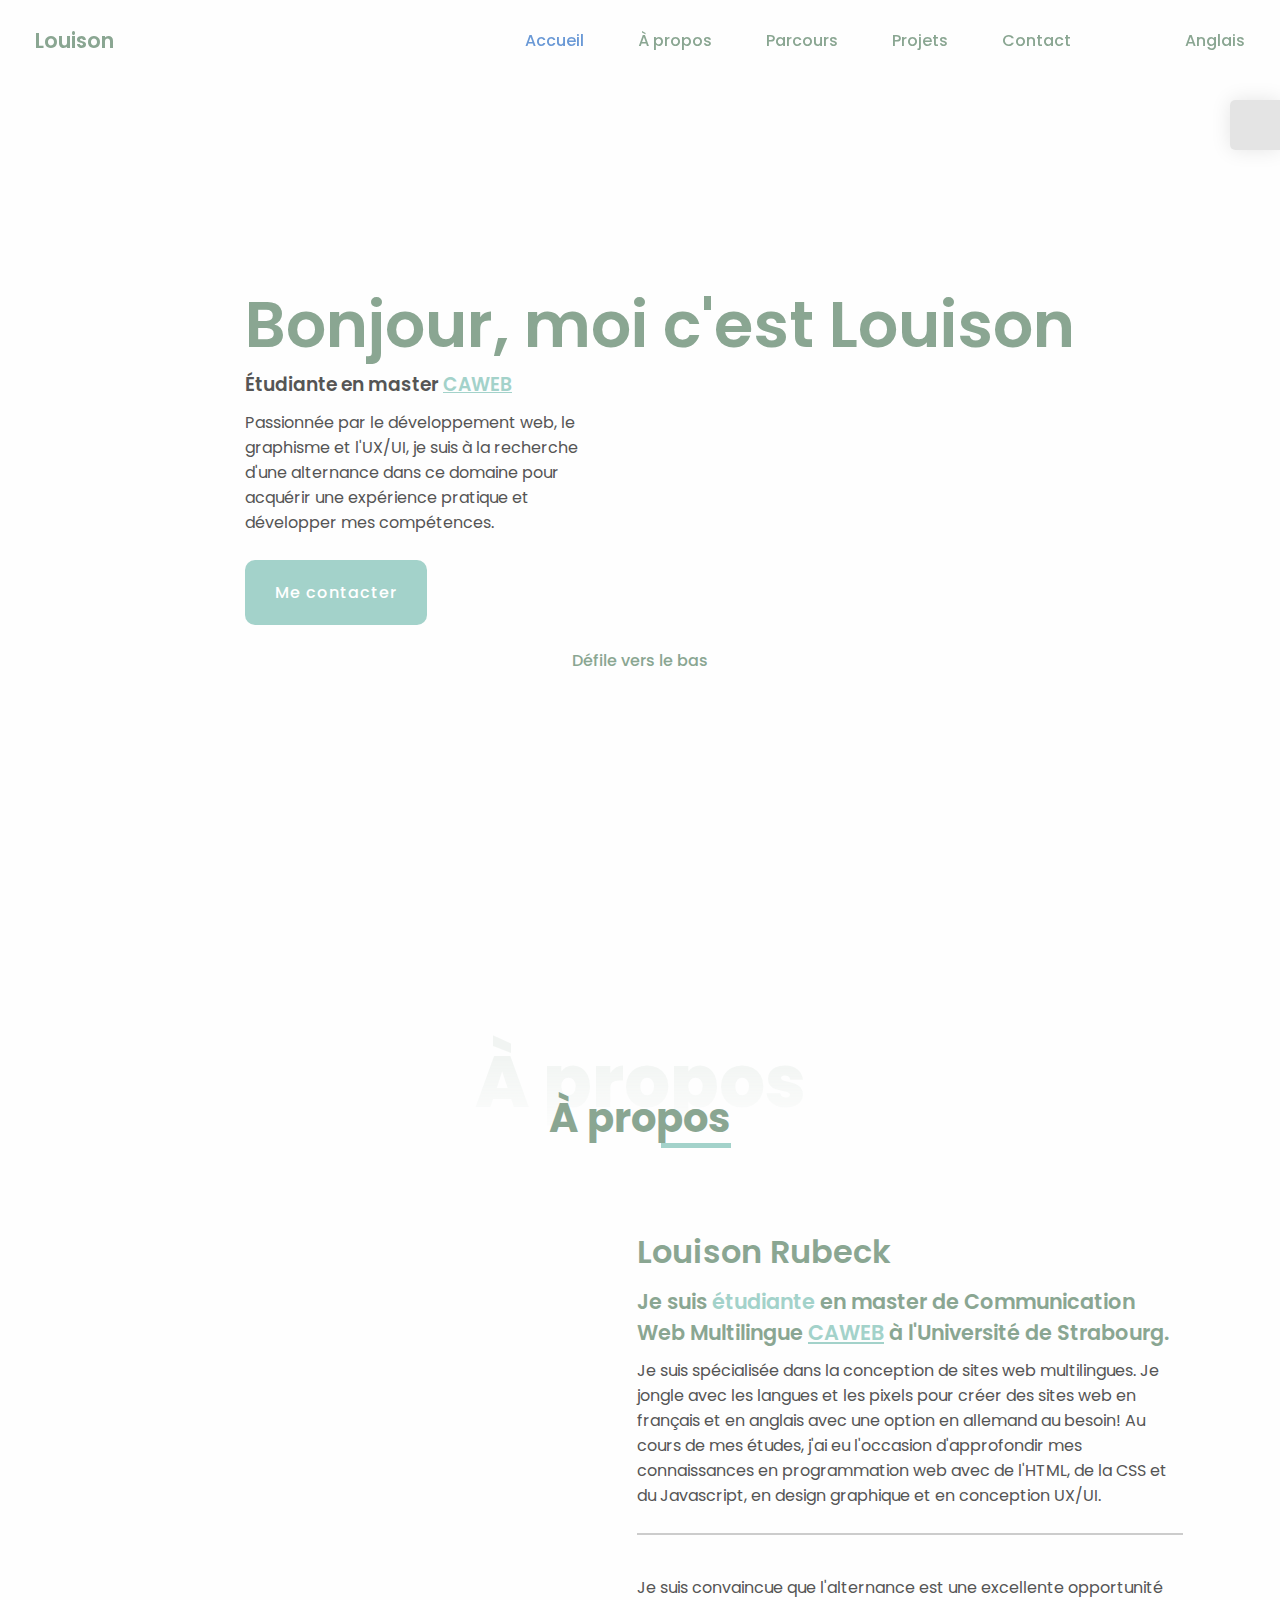
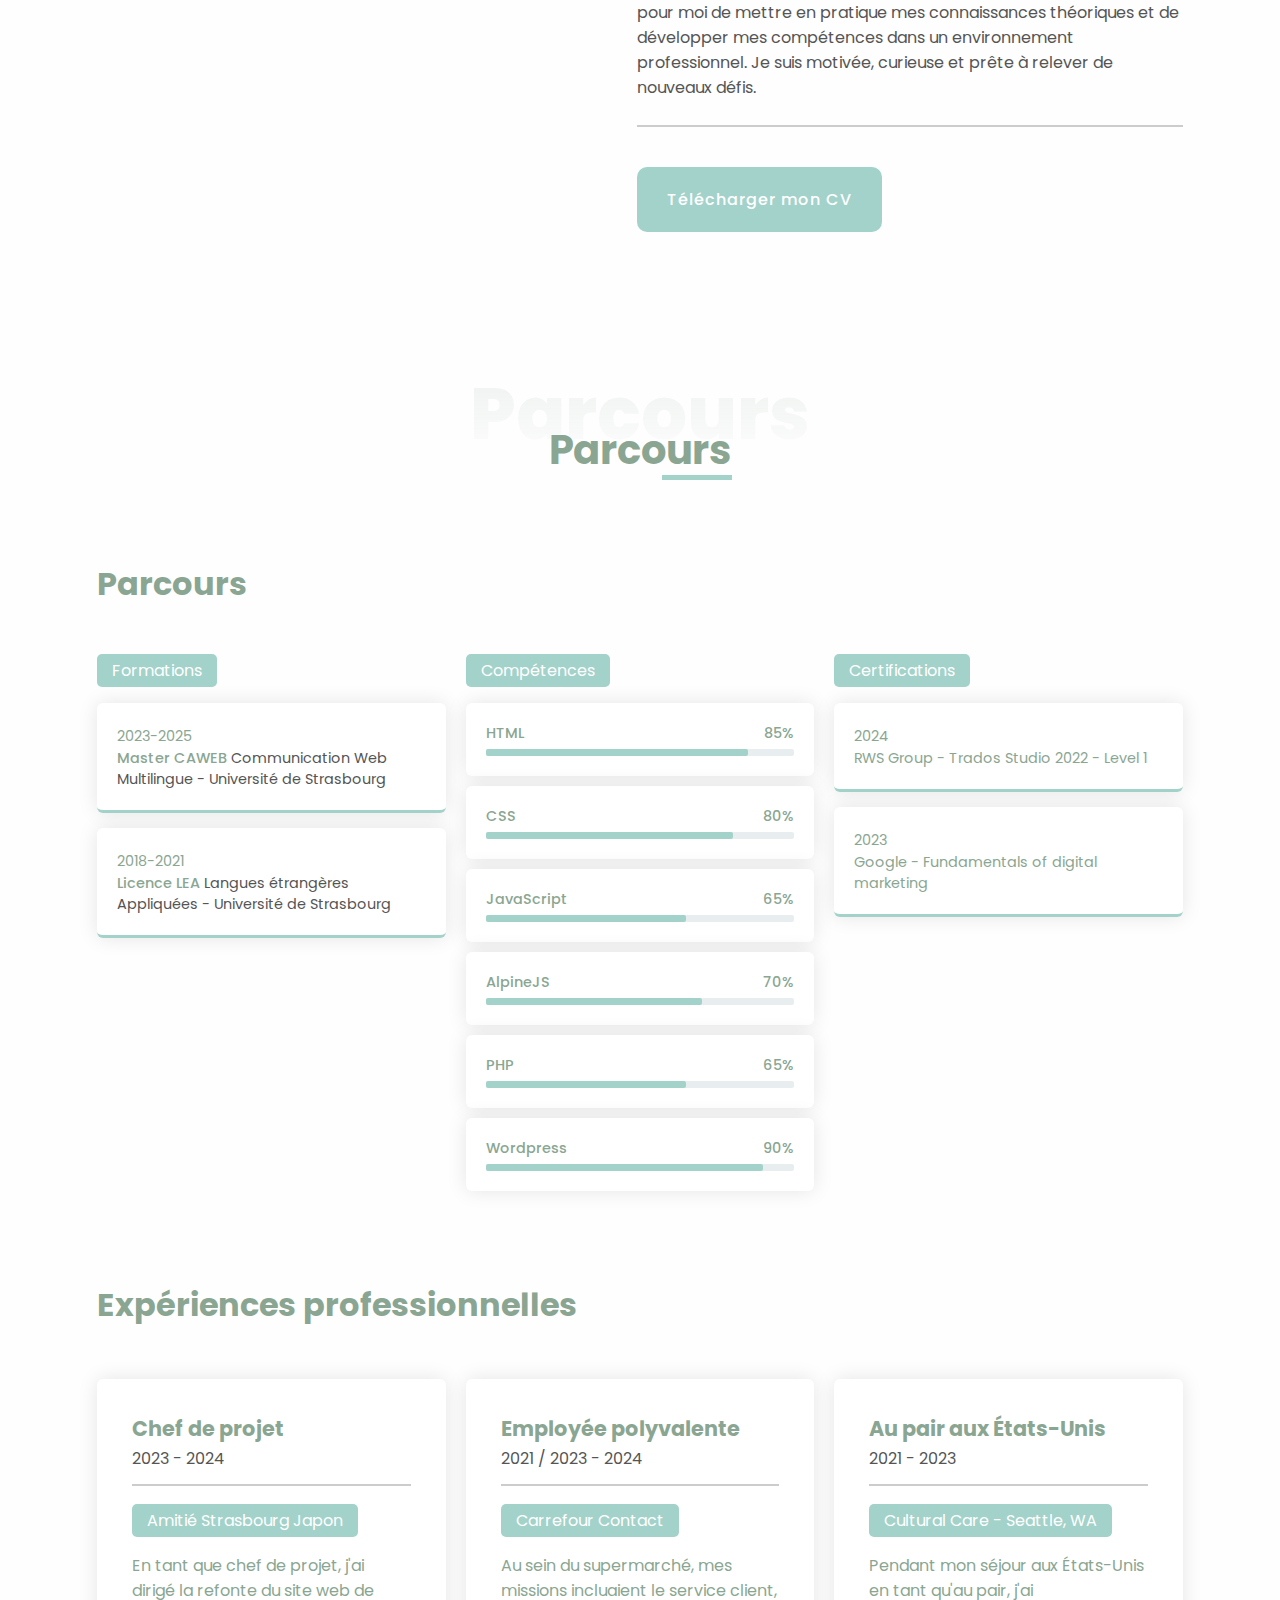
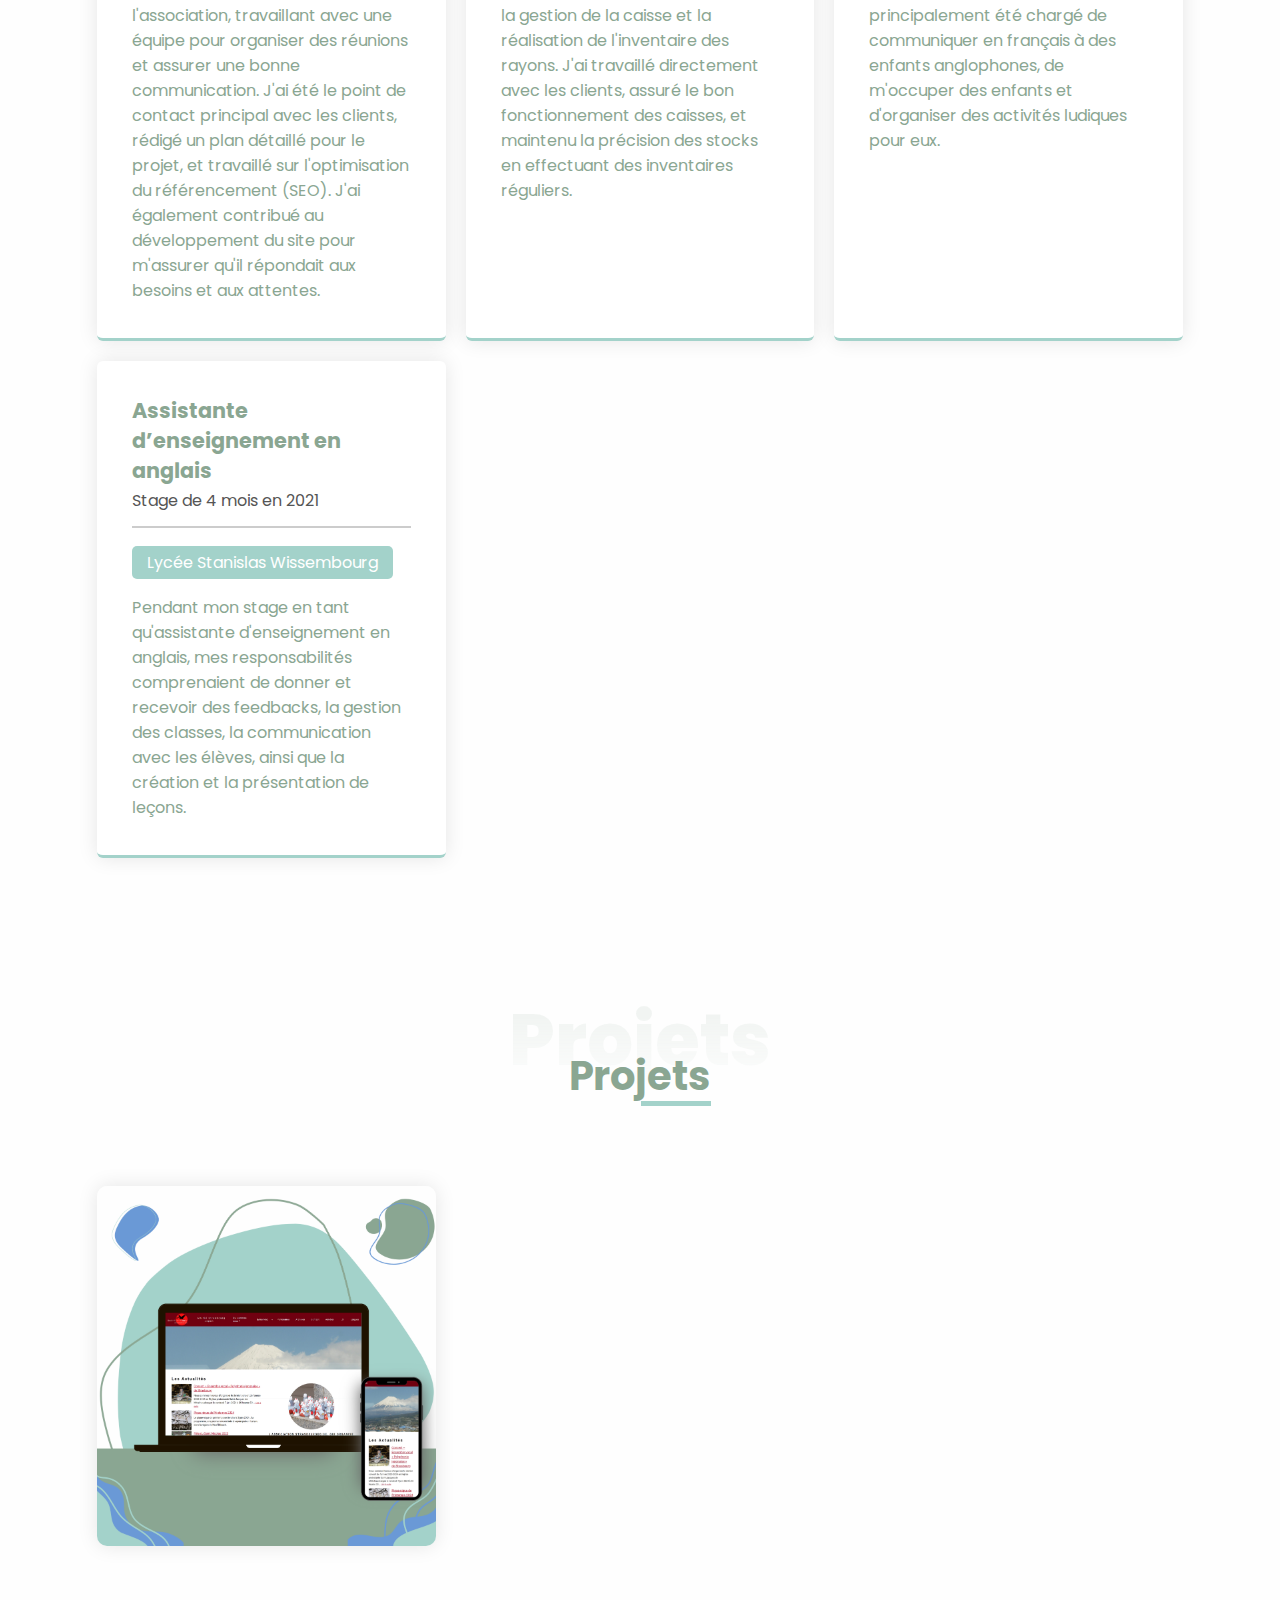
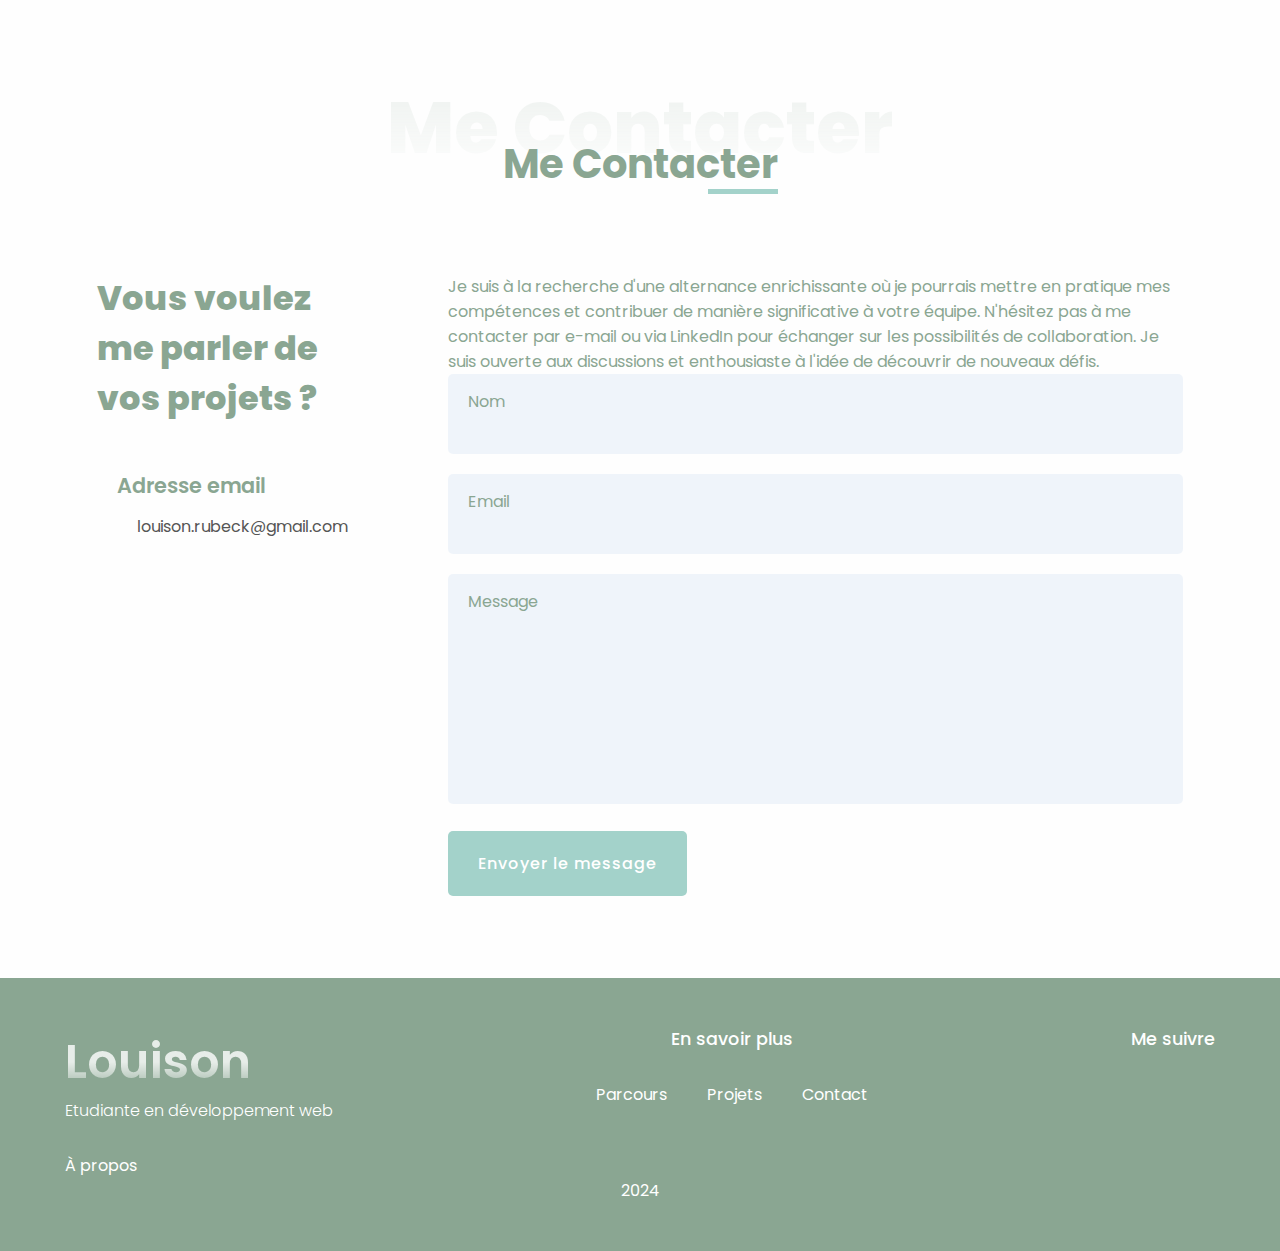
==== commit d51b56e0: "Added figma link & scrollbar to project card" ====
--- a/index.html
+++ b/index.html
@@ -5,8 +5,9 @@
     <meta name="viewport" content="width=device-width, initial-scale=1.0">
     <title>Louison Rubeck - Portfolio webdesign et développement</title>
     <link rel="stylesheet" href="css/styles.css">
-    <link rel="stylesheet" href="https://cdnjs.cloudflare.com/ajax/libs/font-awesome/6.5.2/css/all.min.css">
+    <!-- <link rel="stylesheet" href="https://cdnjs.cloudflare.com/ajax/libs/font-awesome/6.5.2/css/all.min.css"> -->
     <link rel="icon" type="image/x-icon" href="images/L.R.png">
+    <script src="https://kit.fontawesome.com/21e92353b0.js" crossorigin="anonymous"></script>
 </head>
 <body>
 
@@ -46,6 +47,7 @@
             <div class="media-icons">
                 <a href="https://www.linkedin.com/in/louison-rubeck/" target="_blank" rel="noopener noreferrer"><i class="fab fa-linkedin-in"></i></a>
                 <a href="https://github.com/louison-rubeck"target="_blank" rel="noopener noreferrer"><i class="fab fa-github"></i></a>
+                <a href="https://www.figma.com/@rubeck"target="_blank" rel="noopener noreferrer"><i class="fa-brands fa-figma"></i></a>
             </div>
             <div class="info">
                 <h2>Bonjour, moi c'est Louison</h2>
@@ -282,7 +284,11 @@
                                 <img src="images/SiteWebAASJ.png" alt="">
                                 <p>
                                     J'ai dirigé la refonte du site web de l'association Amitié Strasbourg-Japon en 
-                                    utilisant WordPress et en créant un thème enfant basé sur Twenty-Twenty-Three. Cette refonte a permis d'actualiser le design et d'améliorer la fonctionnalité du site pour mieux répondre aux besoins de l'association et de ses membres.
+                                    utilisant WordPress et en créant un thème enfant basé sur Twenty-Twenty-Three. 
+                                    Cette refonte a permis d'actualiser le design et d'améliorer la fonctionnalité 
+                                    du site pour mieux répondre aux besoins de l'association et de ses membres.
+                                    <br>
+                                    <a href="https://www.amitie-strasbourg-japon.net/" target="_blank" class="btn">Lien vers Amitié Strasbourg Japon <i class="fa-solid fa-arrow-up-right-from-square"></i></a>
                                 </p>
                             </div>
                         </div>
--- a/css/styles.css
+++ b/css/styles.css
@@ -34,6 +34,29 @@
   --scroll-thumb-hover-color: #8AA692;
 }
 
+.dark-theme{
+  /*=======Main theme colors=======*/
+  --first-color: #8AA692;
+  --second-color: #A3D2CA;
+  --third-color: #CCCCCC;
+
+  /*=======Background colors=======*/
+  --body-bg-color: #222222;
+  --card-bg-color: #333333;
+  --modal-bg-color: #444444;
+  --bg-transparent-color: rgba(255, 255, 255, 0.1); 
+  --transparent-color-01: rgba(255, 255, 255, 0.1);
+  --line-color: #666666;
+
+  /*=======Color Filter=======*/
+  --color-filter: invert(0);
+
+  /*=======Scroll bar colors=======*/
+  --scroll-bar-color: #333333;
+  --scroll-thumb-color: #666666;
+  --scroll-thumb-hover-color: #8AA692;
+}
+
 *{
     margin: 0;
     padding: 0;
@@ -61,13 +84,58 @@
 }
 
 /*=======Scroll to top button=======*/
+.scrollToTop-btn{
+    z-index: 99999;
+    position: fixed;
+    right: 0;
+    bottom: 20px;
+    width: 45px;
+    height: 45px;
+    background: var(--second-color);
+    color: #fff;
+    font-size: var(--small-font-size);
+    border-radius: 3px;
+    cursor: pointer;
+    opacity: 0;
+    transition: .5s ease;
+}
+
+.scrollToTop-btn.active{
+    right: 20px;
+    pointer-events: all;
+    opacity: 1;
+}
+
 
 /*=======Light/Dark theme button=======*/
+.theme-btn{
+    z-index: 999999;
+    position: fixed;
+    right: 0;
+    top: 100px;
+    background: var(--transparent-color-01);
+    backdrop-filter: blur(20px);
+    width: 50px;
+    height: 50px;
+    font-size: 1.2em;
+    border-radius: 5px 0 0 5px;
+    box-shadow: var(--box-shadow);
+    cursor: pointer;
+}
+
+.theme-btn .fa-sun, .theme-btn.sun .fa-moon{
+    display: none;
+}
+
+.theme-btn.sun .fa-sun{
+    display: block;
+}
 
 /*=======Scroll bar=======*/
 ::-webkit-scrollbar{
     width: 10px;
     background: var(--scroll-bar-color);
+    border-radius: 10px;
 }
 
 ::-webkit-scrollbar-thumb{
@@ -121,6 +189,11 @@
 .nav-items a{
     color: var(--first-color);
     font-size: var(--normal-font-size);
+    font-weight: 500;
+}
+
+.nav-items a.active{
+    color: var(--hover-color);
 }
 
 .nav-items a:not(:last-child){
@@ -129,6 +202,20 @@
 
 .nav-items a:hover{
     color: var(--second-color);
+}
+
+.nav-menu-btn, .nav-close-btn{
+    display: none;
+}
+
+.language{
+    margin-left: 50px;
+    align-items: center;
+    display: inline-block;
+}
+
+.language img{
+    margin-right: 10px;
 }
 
 /*=======Home section=======*/
@@ -241,7 +328,7 @@
 
 .section{
     position: relative;
-    width: 1150px;
+    max-width: 1150px;
     margin-left: auto;
     margin-right: auto;
     padding: 6rem 2rem 2rem;
@@ -249,7 +336,7 @@
 
 .sub-section{
     position: relative;
-    width: 1150px;
+    max-width: 1150px;
     margin-left: auto;
     margin-right: auto;
     padding: 6rem 0;
@@ -594,6 +681,9 @@
     position: relative;
     background: var(--modal-bg-color);
     max-width: 600px;
+    max-height: 600px;
+    overflow: hidden;
+    overflow-y: scroll;
     margin: 20px;
     padding: 40px;
     border-radius: 10px;
@@ -613,10 +703,10 @@
 }
 
 .projects-model-body img{
-    width: 100%;
+    max-width: 100%;
     max-height: 60vh;
-    margin: 20px 0;
-    border-radius: 10px;
+    margin: 20px 10%;
+    border-radius: 20px;
     object-fit: scale-down;
 }
 
@@ -701,30 +791,252 @@
 }
 
 /*=======Footer=======*/
+footer{
+    display: flex;
+    justify-content: center;
+    align-items: center;
+    flex-direction: column;
+    background: var(--first-color);
+    width: 100%;
+    margin-top: 50px;
+    padding: 3rem 2rem;
+    color: #fff;
+}
+
+footer a{
+    color: #fff;
+}
+
+.footer-container{
+    display: flex;
+    justify-content: space-between;
+    width: 100%;
+    max-width: 1150px;
+}
+
+.footer-container .about h2{
+    font-size: 3em;
+    font-weight: 600;
+    background: linear-gradient(to top, transparent 0%, #fff 50%);
+    -webkit-background-clip: text;
+    -webkit-text-fill-color: transparent;
+    opacity: .8;
+}
+
+.footer-container .about p{
+    font-size: var(--normal-font-size);
+    font-weight: 300;
+    margin-bottom: 30px;
+}
+
+.footer-container .info,
+.footer-container .follow{
+    display: flex;
+    align-items: center;
+    flex-direction: column;
+}
+
+.footer-container .info h3,
+.footer-container .follow h3{
+    font-size: 1.1em;
+    font-weight: 500;
+    margin-bottom: 30px;
+}
+
+.footer-container .info ul,
+.footer-container .follow ul{
+    display: flex;
+}
+
+.footer-container .info a{
+    margin: 20px;
+}
+
+.footer-container .follow a{
+    font-size: 1.5em;
+    margin: 20px;
+}
+
+.footer-copyright p{
+    font-size: var(--normal-font-size);
+    font-weight: 300;
+    margin-top: 50px;
+}
 
 /*=======Media query max-width 1070px=======*/
 @media screen and (max-width: 1070px){
   /*=======Header navigation menu=======*/
+  .navigation{
+    position: fixed;
+    width: 100%;
+    height: 100vh;
+    top: 0;
+    left: 0;
+    display: flex;
+    justify-content: center;
+    align-items: center;
+    background: var(--transparent-color-01);
+    visibility: hidden;
+    opacity: 0;
+    transition: .3s ease;
+  }
+
+  .navigation.active{
+    visibility: visible;
+    opacity: 1;
+  }
+
+  .nav-items{
+    position: relative;
+    background: var(--modal-bg-color);
+    width: 600px;
+    max-width: 600px;
+    display: flex;
+    align-items: center;
+    flex-direction: column;
+    margin: 20px;
+    padding: 40px;
+    border-radius: 10px;
+    box-shadow: var(--box-shadow);
+    transform: translateY(-50px);
+    transition: .3 ease;
+  }
+
+  .language{
+    margin-right: 2rem;
+  }
+
+  .navigation.active .nav-items{
+    transform: translateY(0);
+  }
+
+  .nav-items a{
+    margin: 15px 50px;
+  }
+
+  .nav-close-btn{
+    position: absolute;
+    background-size: 12px;
+    font-size: 120%;
+    background-position: center;
+    width: 40px;
+    height: 40px;
+    top: 0;
+    right: 0;
+    margin: 10px;
+    cursor: pointer;
+    display: block;
+  }
+
+  .nav-menu-btn{
+    background-size: 30px;
+    font-size: 130%;
+    background-position: center;
+    height: 40px;
+    width: 40px;
+    cursor: pointer;
+    display: block;
+  }
 
   /*=======Home section=======*/
+  .home .home-container .info{
+    font-size: 0.85rem;
+  }
 
   /*=======About section=======*/
-
-  /*=======Get-in-touct=======*/
-
-  /*=======Our clients=======*/
+  .about .container .content{
+    display: grid;
+    width: 100%;
+    row-gap: 20px;
+  }
+
+  .about-img img{
+    min-width: 0;
+    width: 100%;
+  }
+
+  .about-info{
+    min-width: 0;
+    width: 100%;
+  }
 
   /*=======Contact section=======*/
+  .contact .content{
+    flex-direction: column;
+    font-size: 0.9rem;
+  }
+
+  .contact .contact-left{
+    margin-bottom: 40px;
+  }
 
   /*=======Footer=======*/
+  footer .footer-container{
+    flex-direction: column;
+  }
+
+  .footer-container .about, .footer-container .info{
+    display: flex;
+    justify-content: center;
+    align-items: center;
+    flex-direction: column;
+    margin-bottom: 50px;
+  }
+
+  .footer-container .info ul{
+    align-items: center;
+    flex-direction: column;
+  }
+
+  .footer-container .info ul li{
+    margin: 5px 0;
+  }
+
+  .footer-container .hr{
+    width: 100%;
+    height: 2px;
+    background: rgba(255, 255, 255, 0.1);
+    margin: 10px 0 22px;
+  }
 }
 
 /*=======Media query max-width 730px=======*/
 @media screen and (max-width: 730px){
   /*=======Common styles for all sections=======*/
+  body{
+    margin: 5rem 0 0 0;
+  }
+
+  .section-title-01{
+    font-size: 3em;
+  }
+
+  .section-title-02{
+    font-size: 2em;
+    transform: translateY(-65px);
+  }
 
   /*=======Home section=======*/
-
-  /*=======Get-in-touch section=======*/
+  .home .home-container{
+    display: grid;
+  }
+
+  .home-container .home-img{
+    position: absolute;
+  }
+
+  .home-container .home-img img{
+    width: 45%;
+    transform: translate(80px, -210px);
+  }
+
+  .home .home-container .info{
+    font-size: 0.8rem;
+  }
+
+  .media-icons{
+    margin-bottom: 80px;
+  }
+
 }
       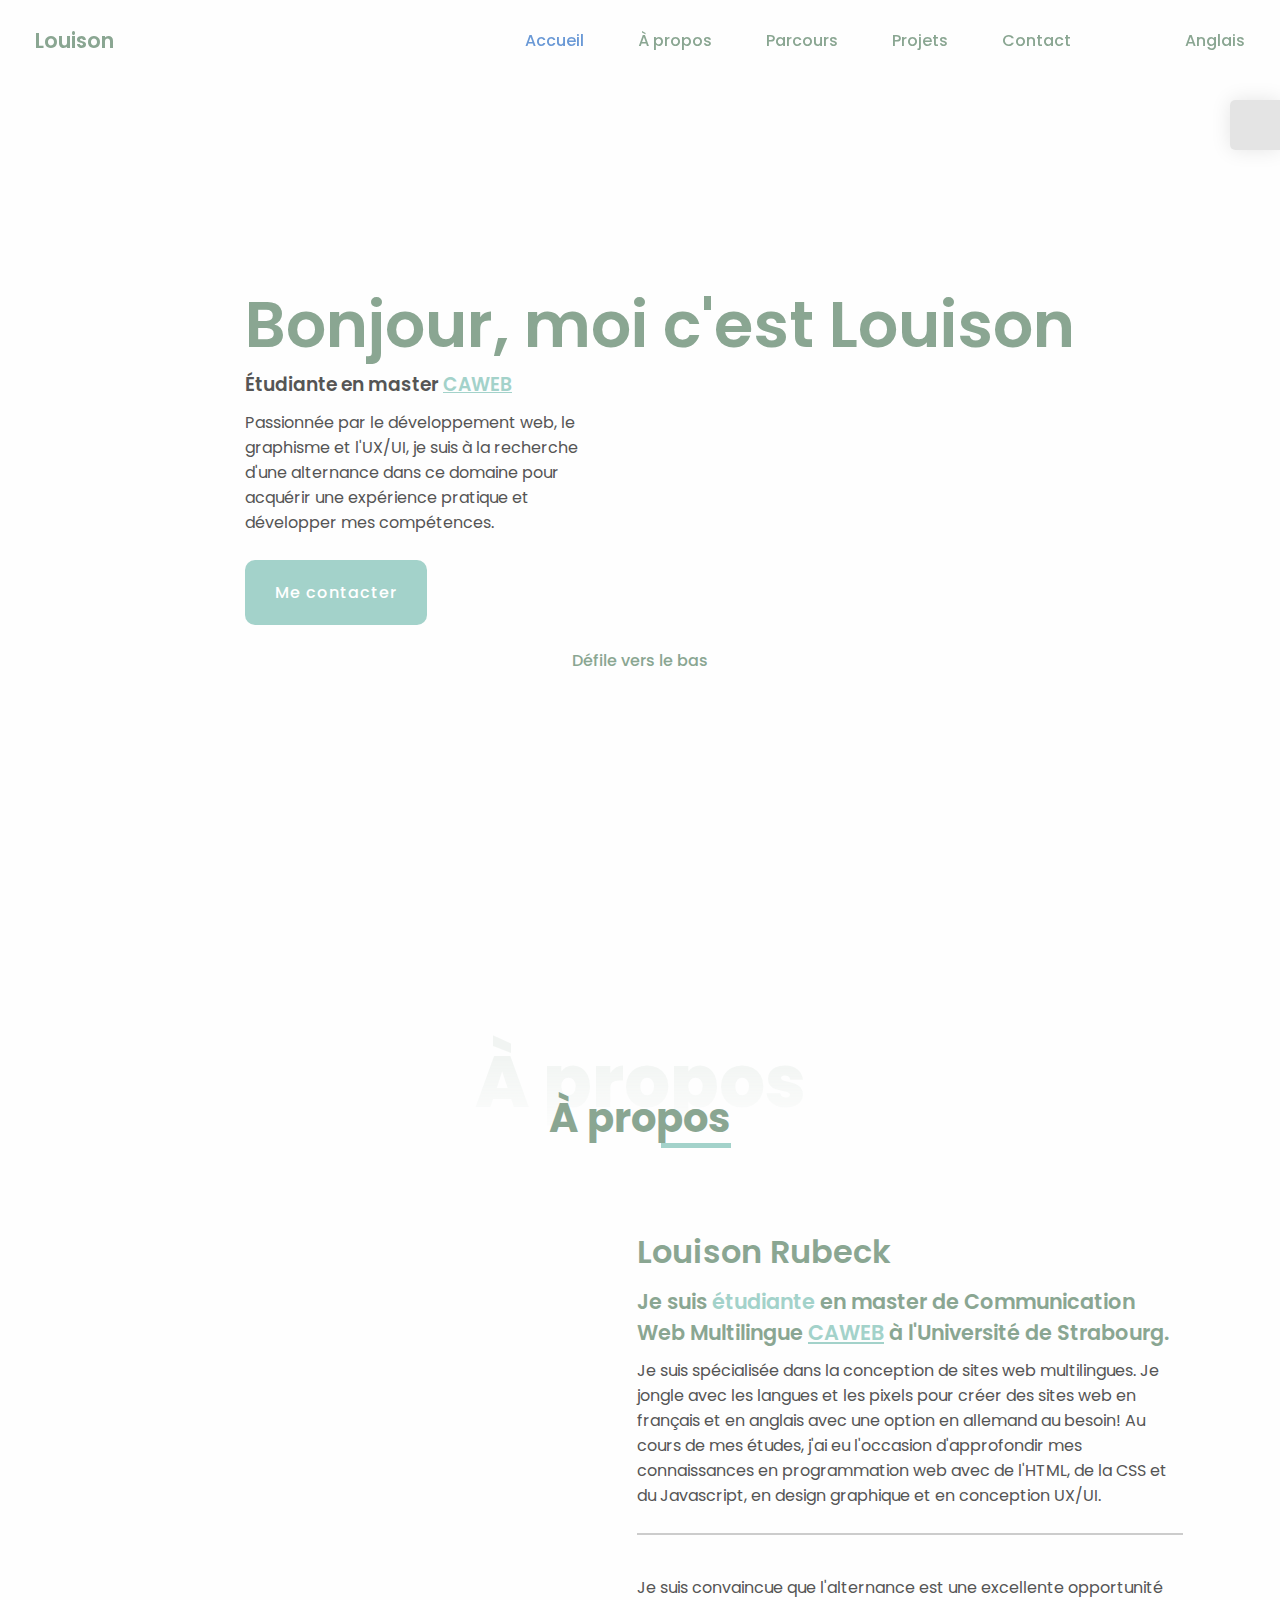
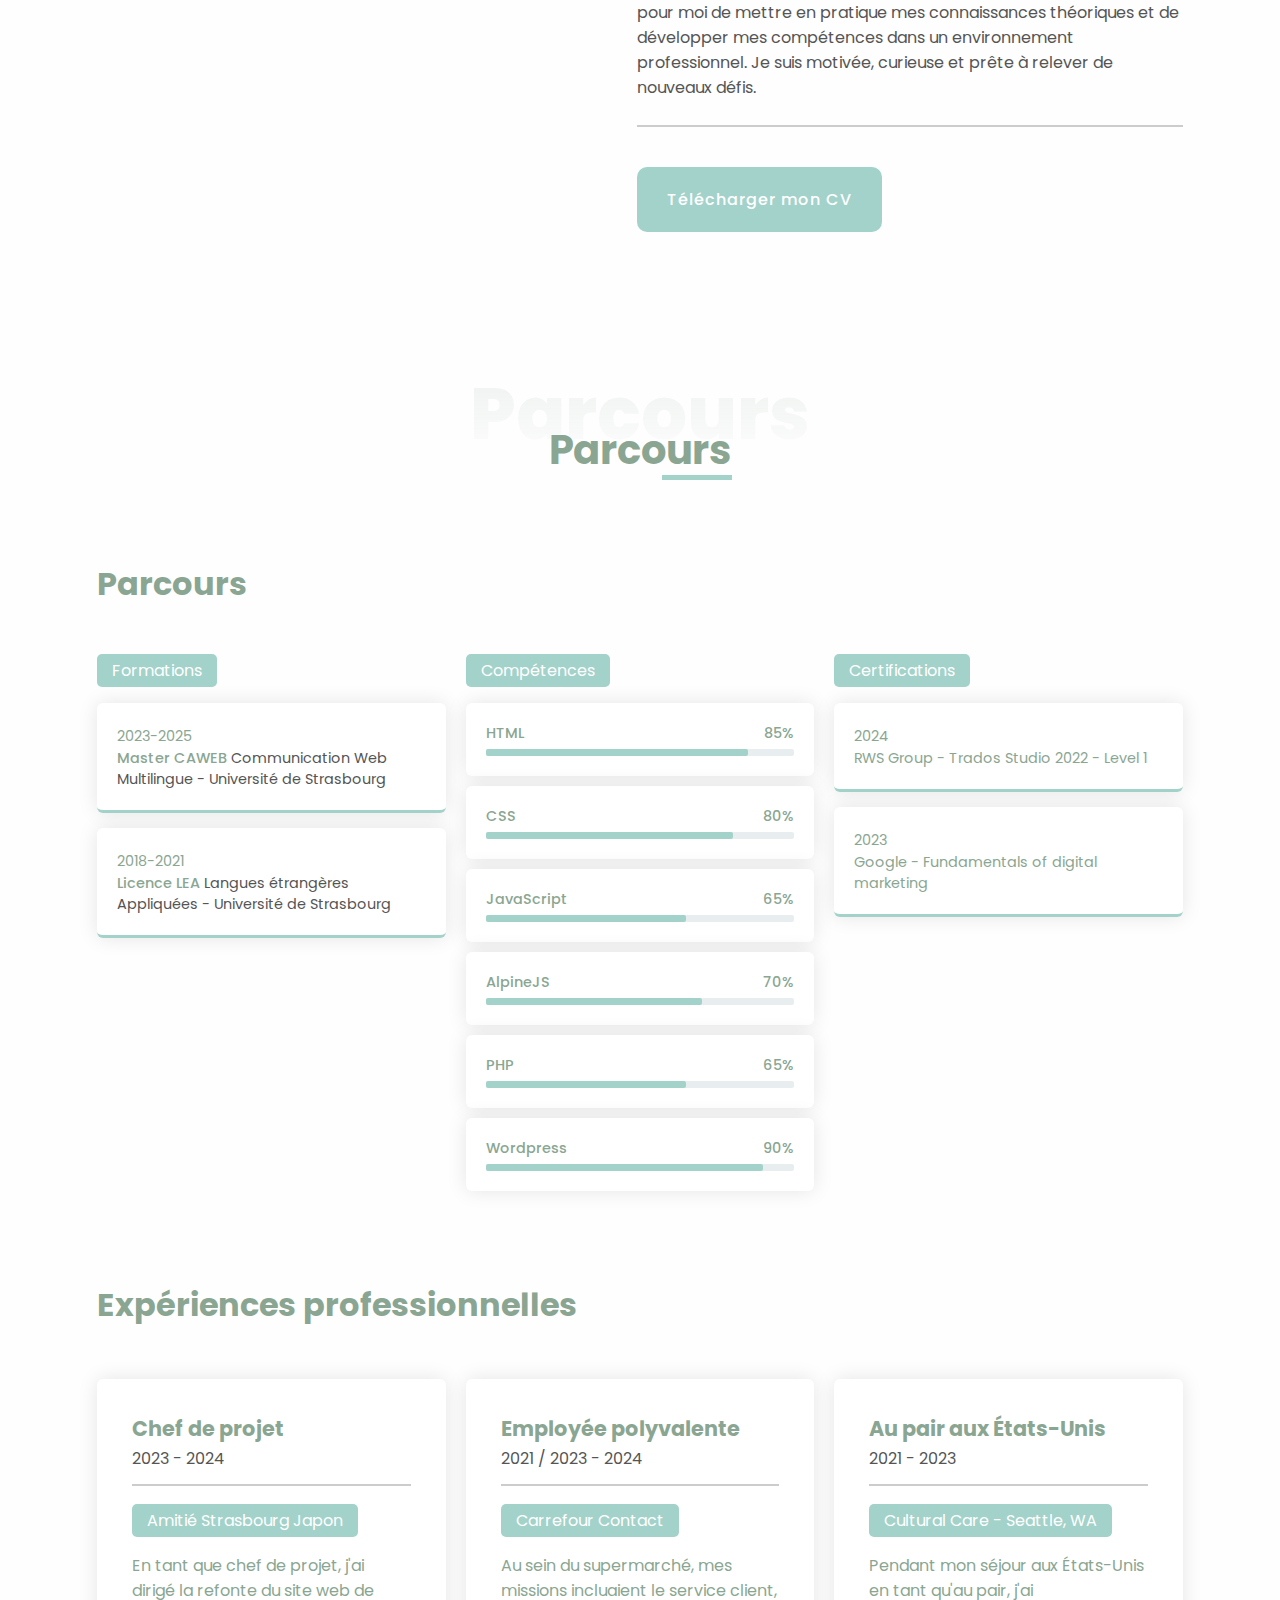
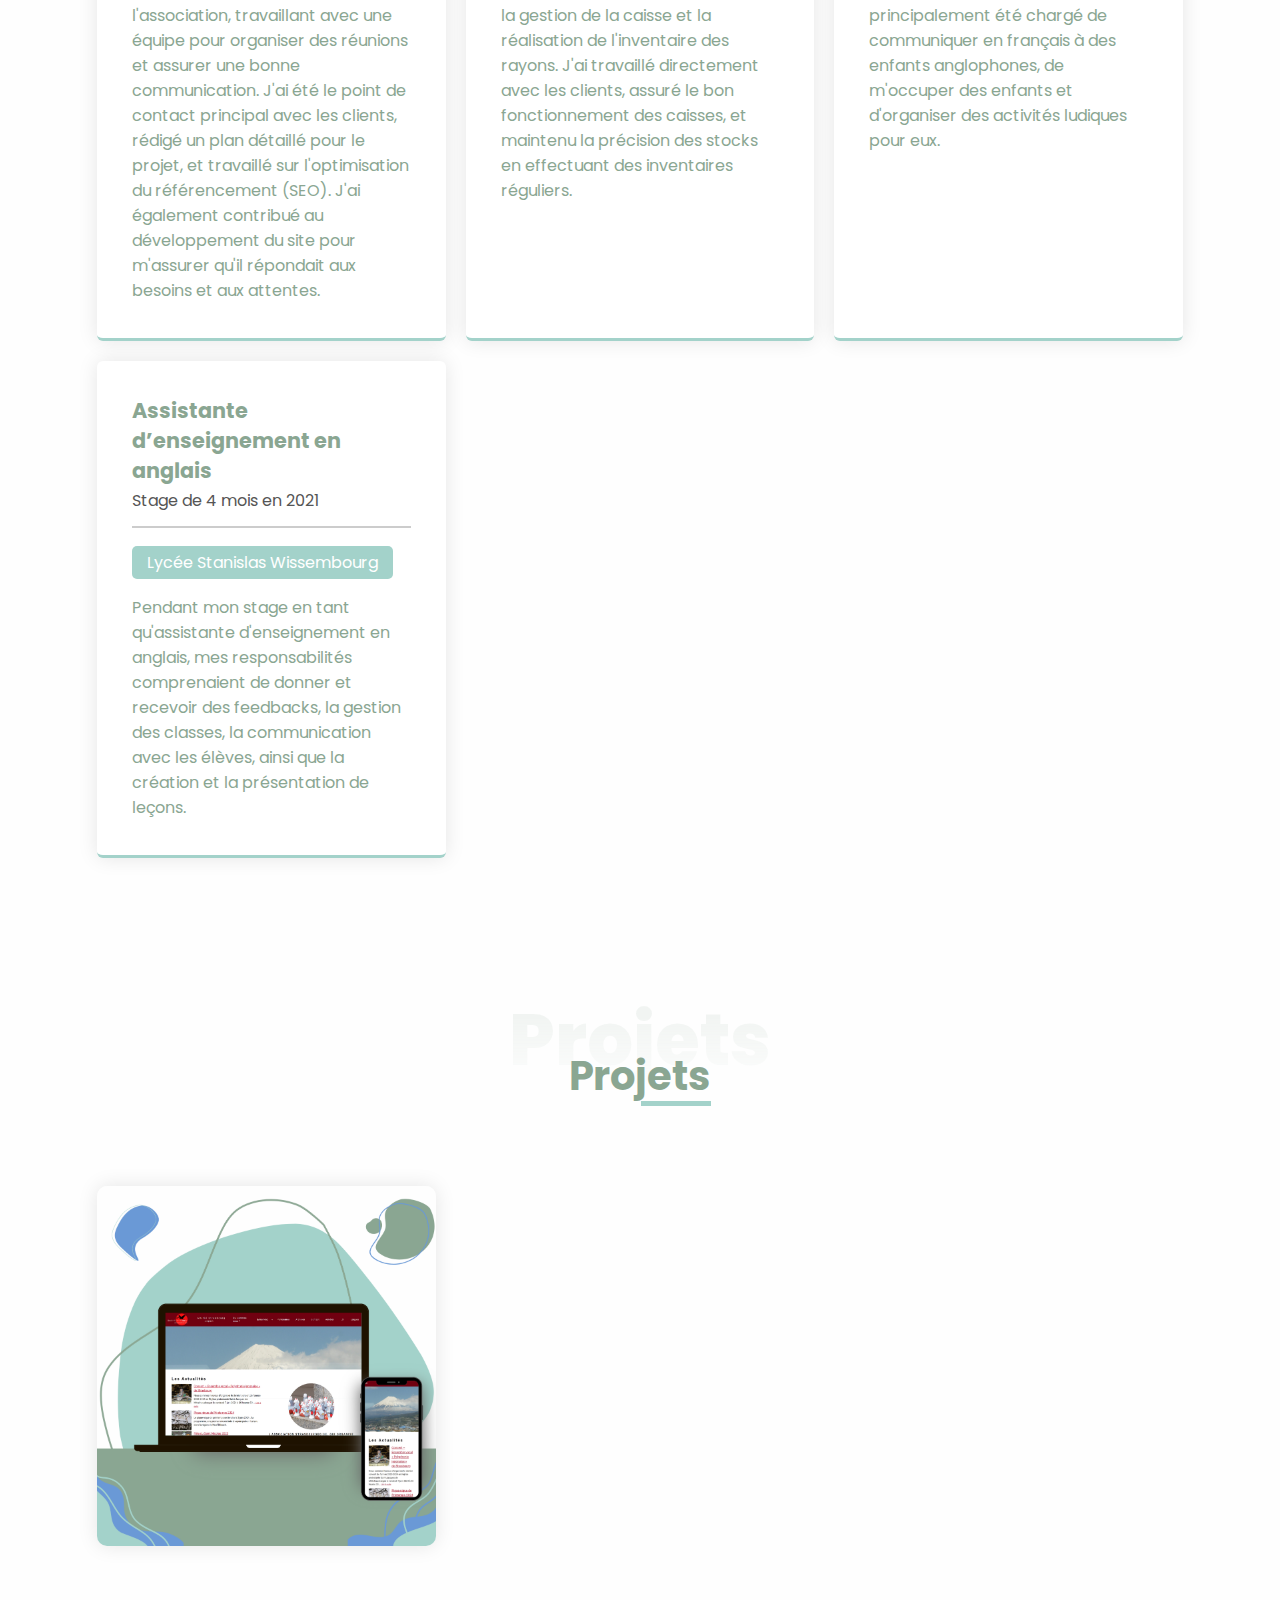
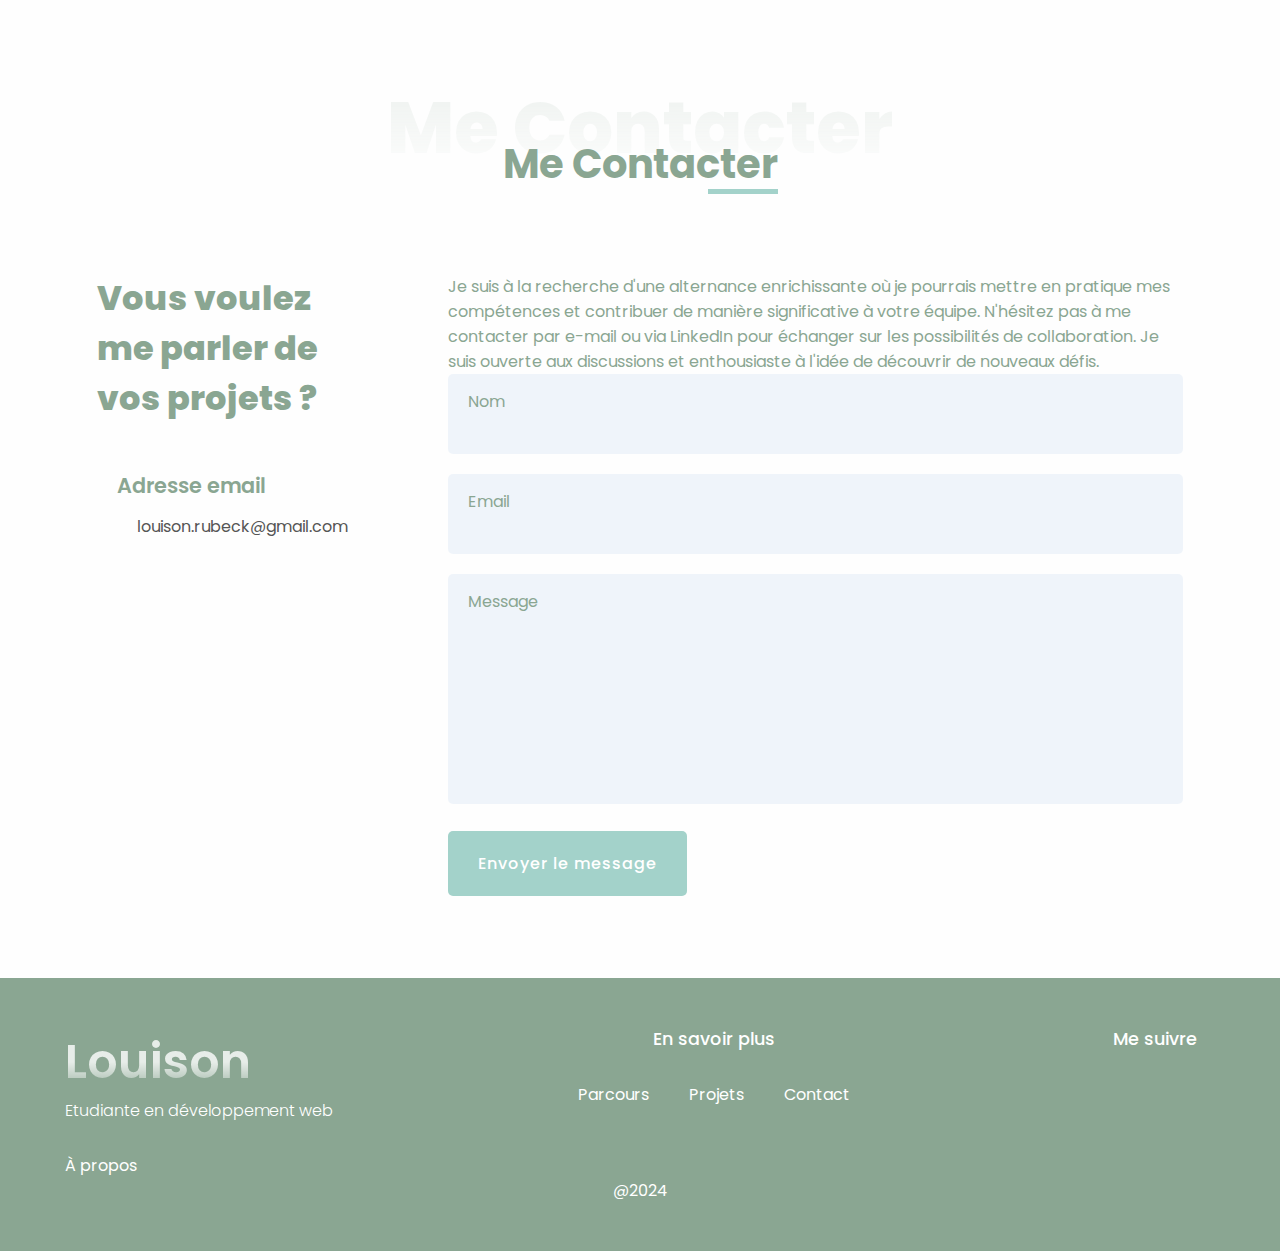
==== commit e23139a1: "scroll animations" ====
--- a/index.html
+++ b/index.html
@@ -5,9 +5,9 @@
     <meta name="viewport" content="width=device-width, initial-scale=1.0">
     <title>Louison Rubeck - Portfolio webdesign et développement</title>
     <link rel="stylesheet" href="css/styles.css">
-    <!-- <link rel="stylesheet" href="https://cdnjs.cloudflare.com/ajax/libs/font-awesome/6.5.2/css/all.min.css"> -->
+    <link rel="stylesheet" href="https://cdnjs.cloudflare.com/ajax/libs/font-awesome/6.5.2/css/all.min.css" integrity="sha512-SnH5WK+bZxgPHs44uWIX+LLJAJ9/2PkPKZ5QiAj6Ta86w+fsb2TkcmfRyVX3pBnMFcV7oQPJkl9QevSCWr3W6A==" crossorigin="anonymous" referrerpolicy="no-referrer" />
     <link rel="icon" type="image/x-icon" href="images/L.R.png">
-    <script src="https://kit.fontawesome.com/21e92353b0.js" crossorigin="anonymous"></script>
+    <script src="https://unpkg.com/scrollreveal"></script>
 </head>
 <body>
 
@@ -364,10 +364,11 @@
                 <ul>
                     <li><a href="https://www.linkedin.com/in/louison-rubeck/" target="_blank" rel="noopener noreferrer"><i class="fab fa-linkedin-in"></i></a></li>
                     <li><a href="https://github.com/louison-rubeck"target="_blank" rel="noopener noreferrer"><i class="fab fa-github"></i></a></li>
+                    <li><a href="https://www.figma.com/@rubeck"target="_blank" rel="noopener noreferrer"><i class="fa-brands fa-figma"></i></a></li>
                 </ul>
             </div>
         </div>
-        <div class="footer-copyright group">2024</div>
+        <div class="footer-copyright group">@2024</div>
     </footer>
 
 
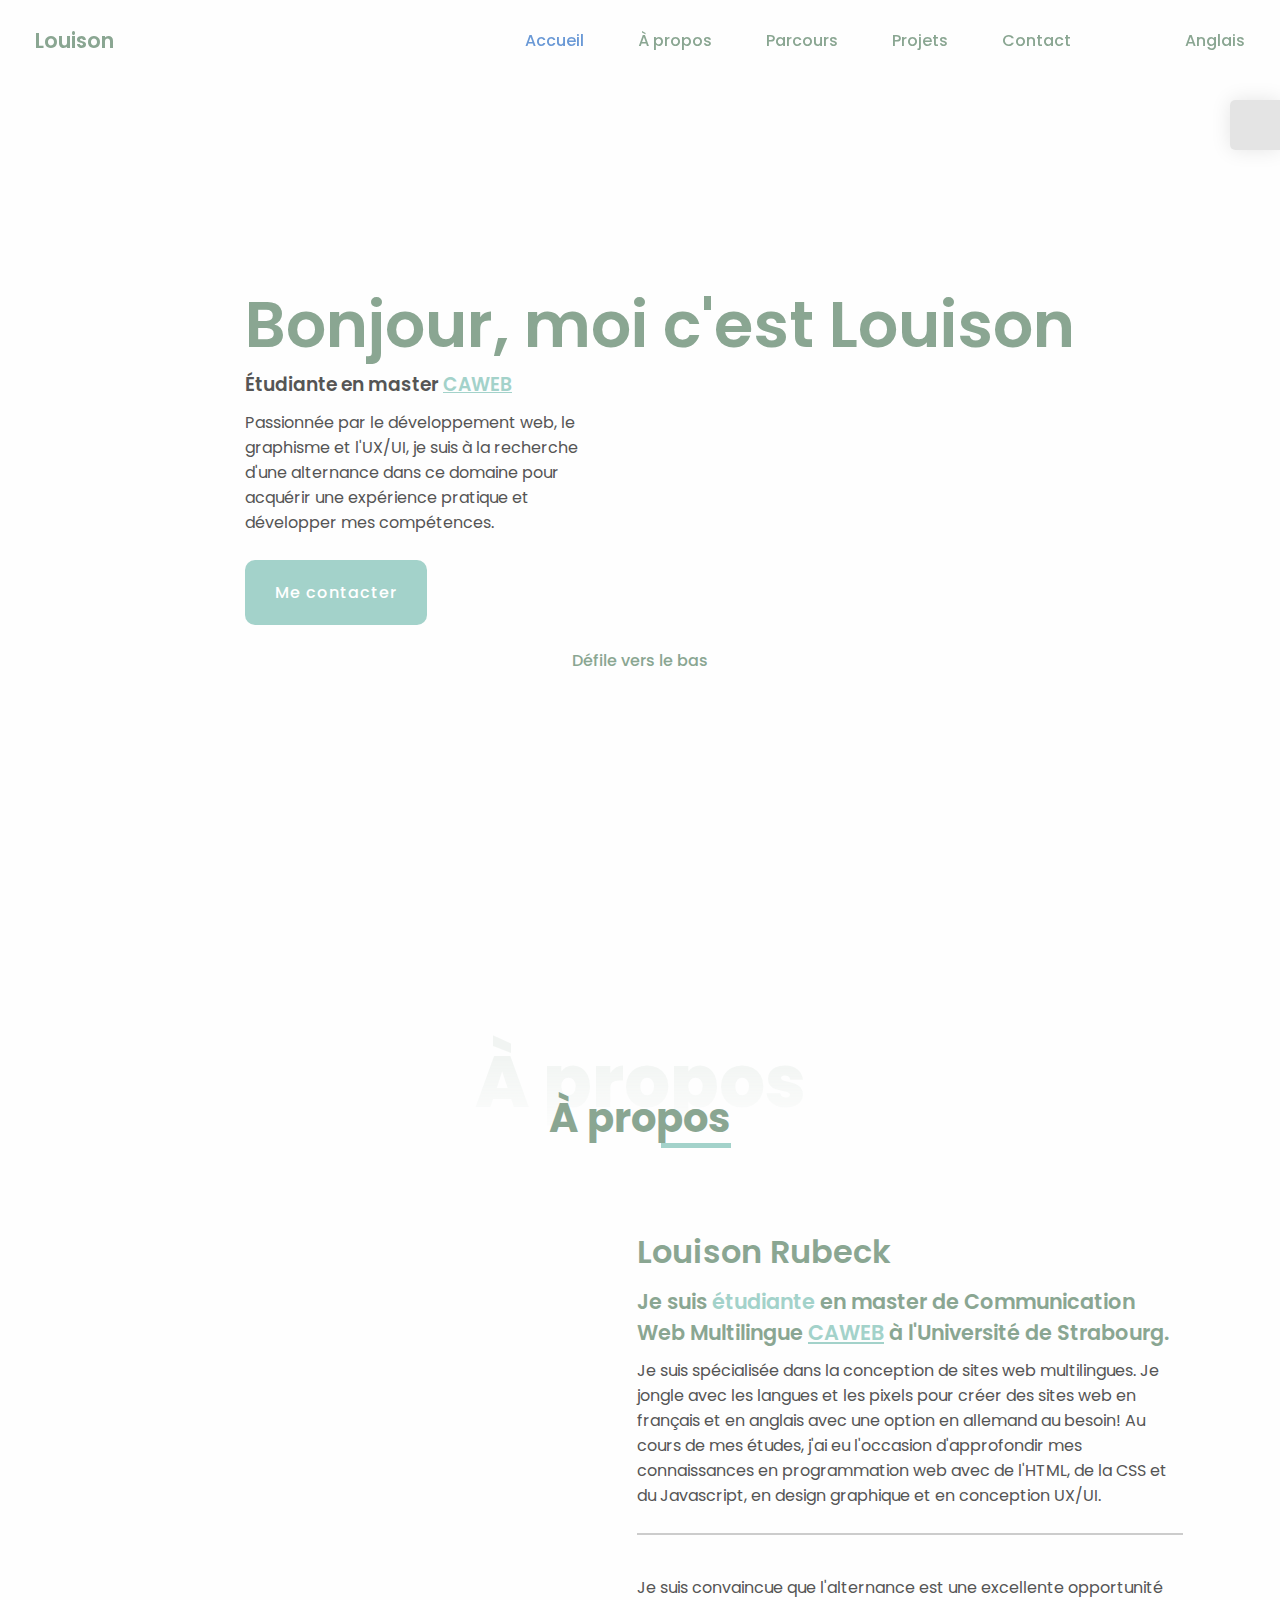
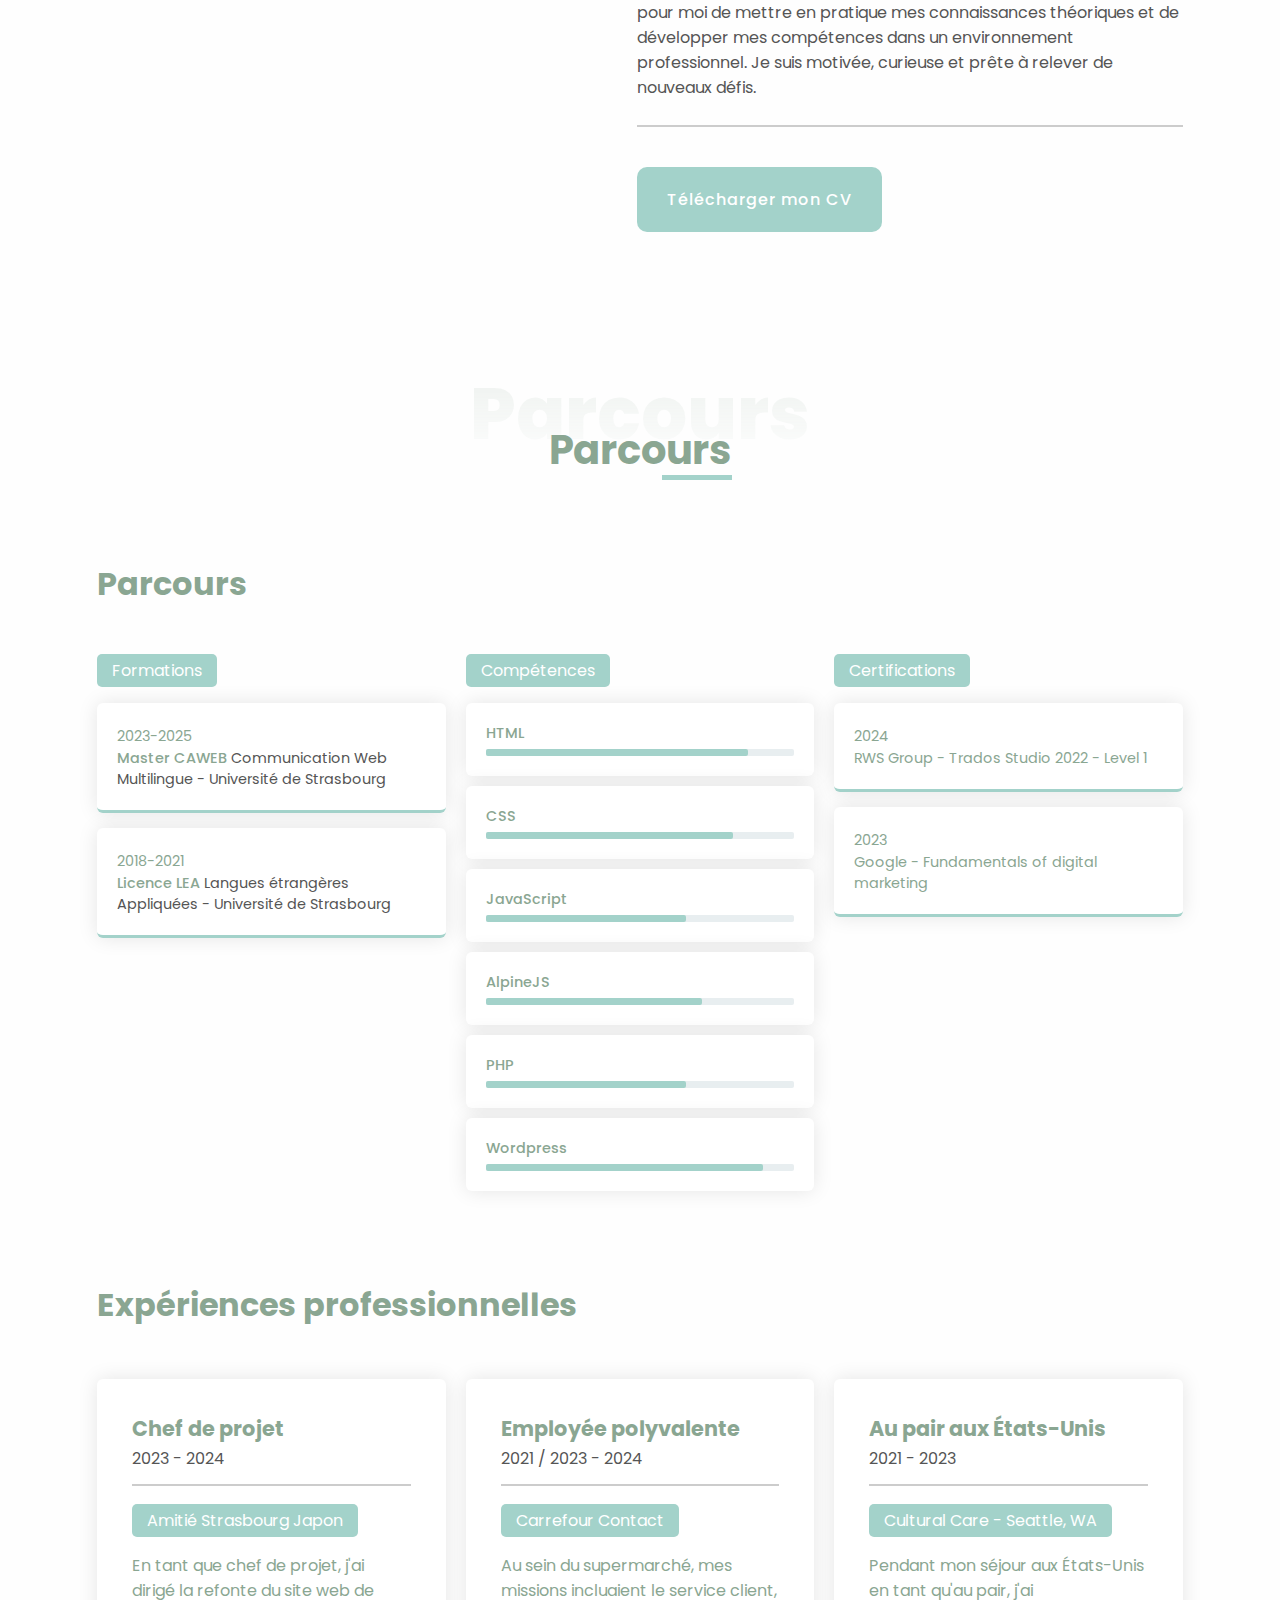
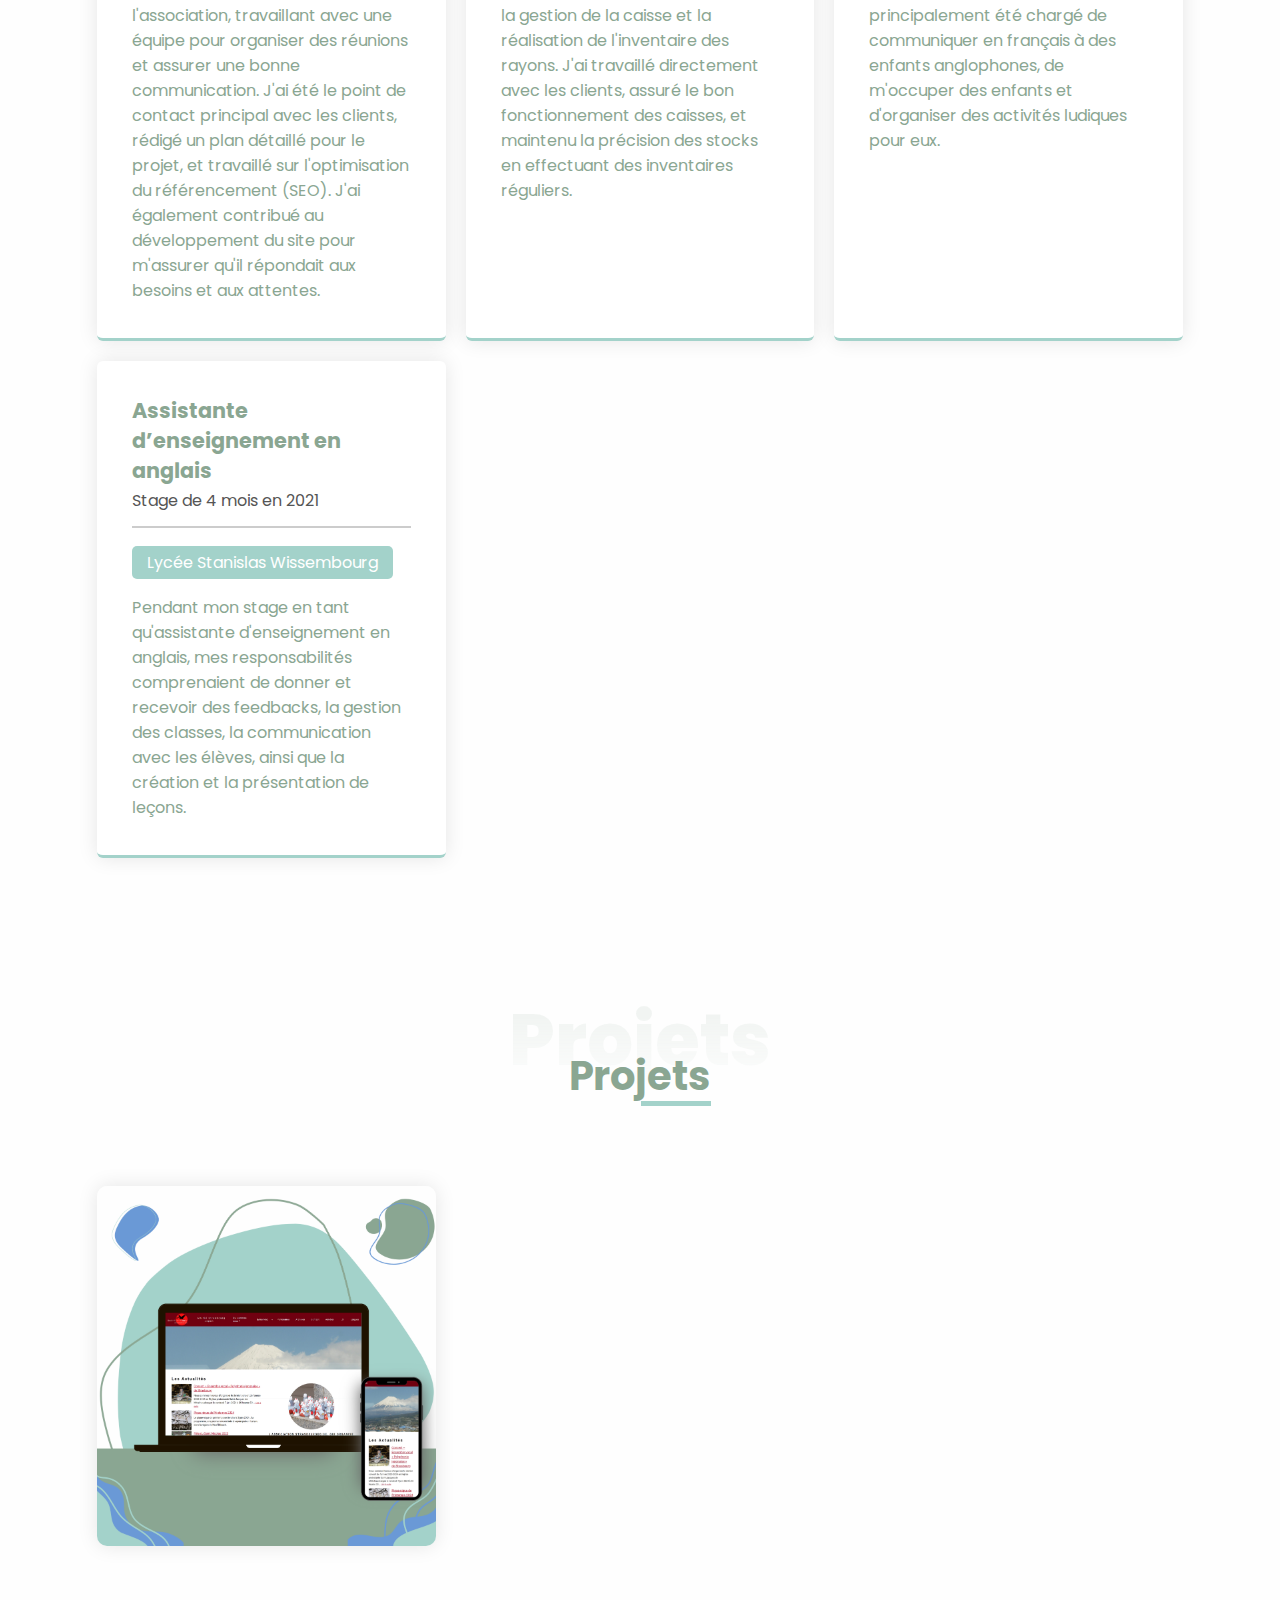
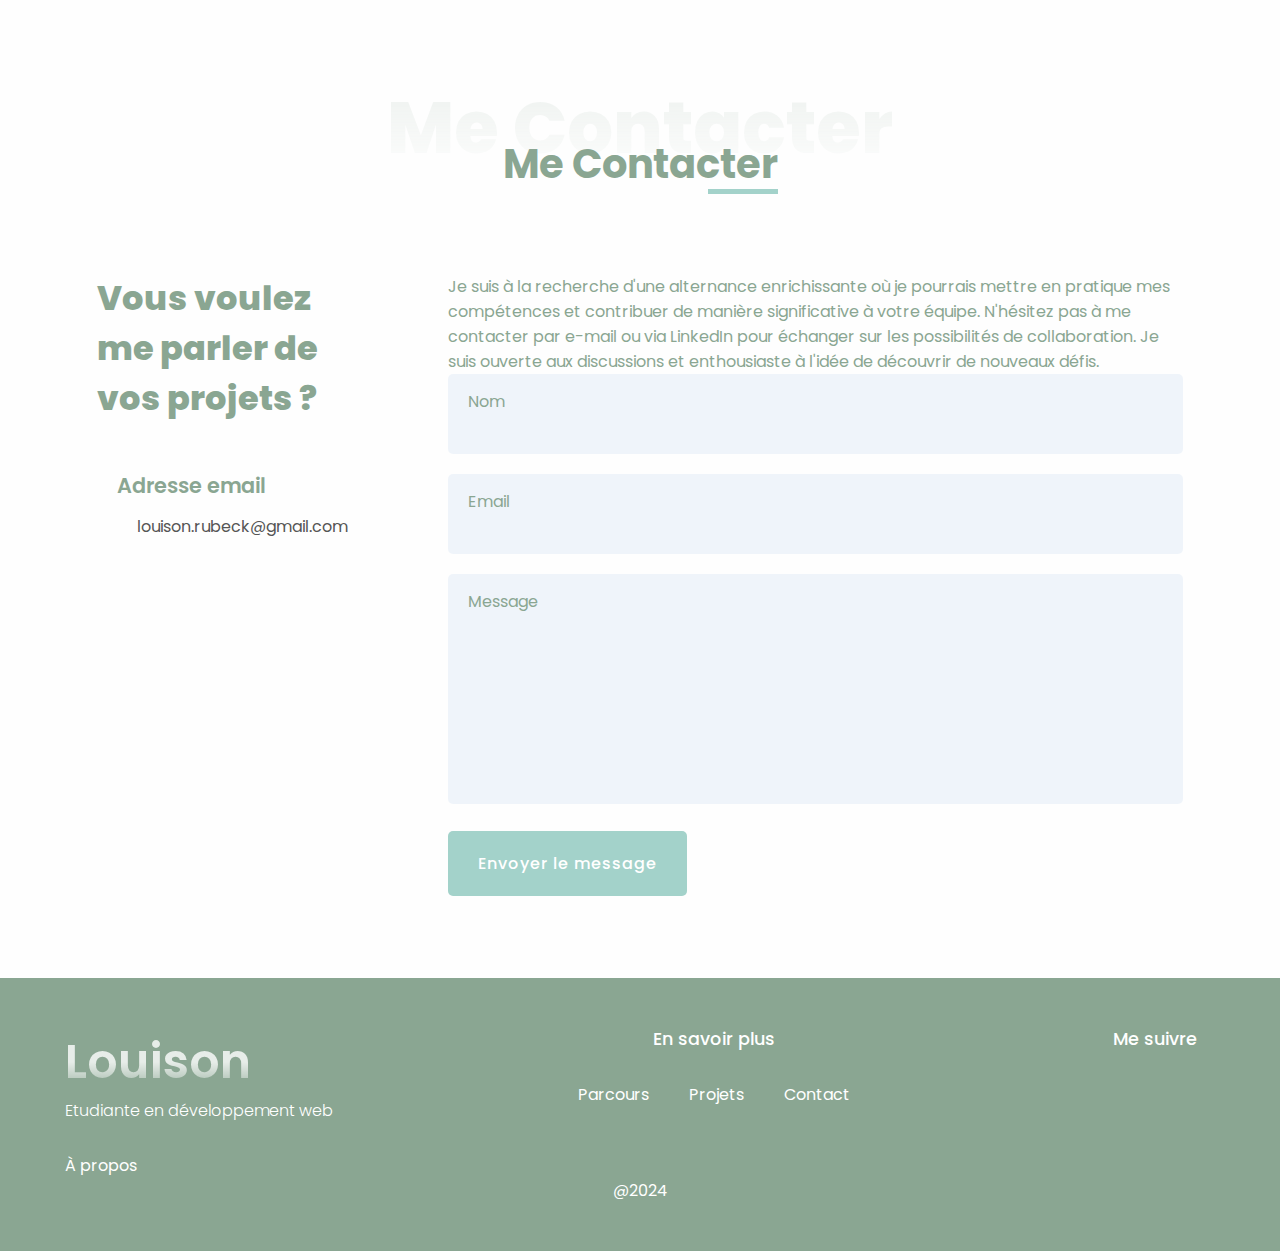
==== commit 1ff538a1: "remove percentage" ====
--- a/index.html
+++ b/index.html
@@ -134,42 +134,42 @@
                             <li class="bar">
                                 <div class="info">
                                     <span>HTML</span>
-                                    <span>85%</span>
+                                    <!-- <span>85%</span> -->
                                 </div>
                                 <div class="line html"></div>
                             </li>
                             <li class="bar">
                                 <div class="info">
                                     <span>CSS</span>
-                                    <span>80%</span>
+                                    <!-- <span>80%</span> -->
                                 </div>
                                 <div class="line css"></div>
                             </li>
                             <li class="bar">
                                 <div class="info">
                                     <span>JavaScript</span>
-                                    <span>65%</span>
+                                    <!-- <span>65%</span> -->
                                 </div>
                                 <div class="line javascript"></div>
                             </li>
                             <li class="bar">
                                 <div class="info">
                                     <span>AlpineJS</span>
-                                    <span>70%</span>
+                                    <!-- <span>70%</span> -->
                                 </div>
                                 <div class="line alpinejs"></div>
                             </li>
                             <li class="bar">
                                 <div class="info">
                                     <span>PHP</span>
-                                    <span>65%</span>
+                                    <!-- <span>65%</span> -->
                                 </div>
                                 <div class="line php"></div>
                             </li>
                             <li class="bar">
                                 <div class="info">
                                     <span>Wordpress</span>
-                                    <span>90%</span>
+                                    <!-- <span>90%</span> -->
                                 </div>
                                 <div class="line wordpress"></div>
                             </li>
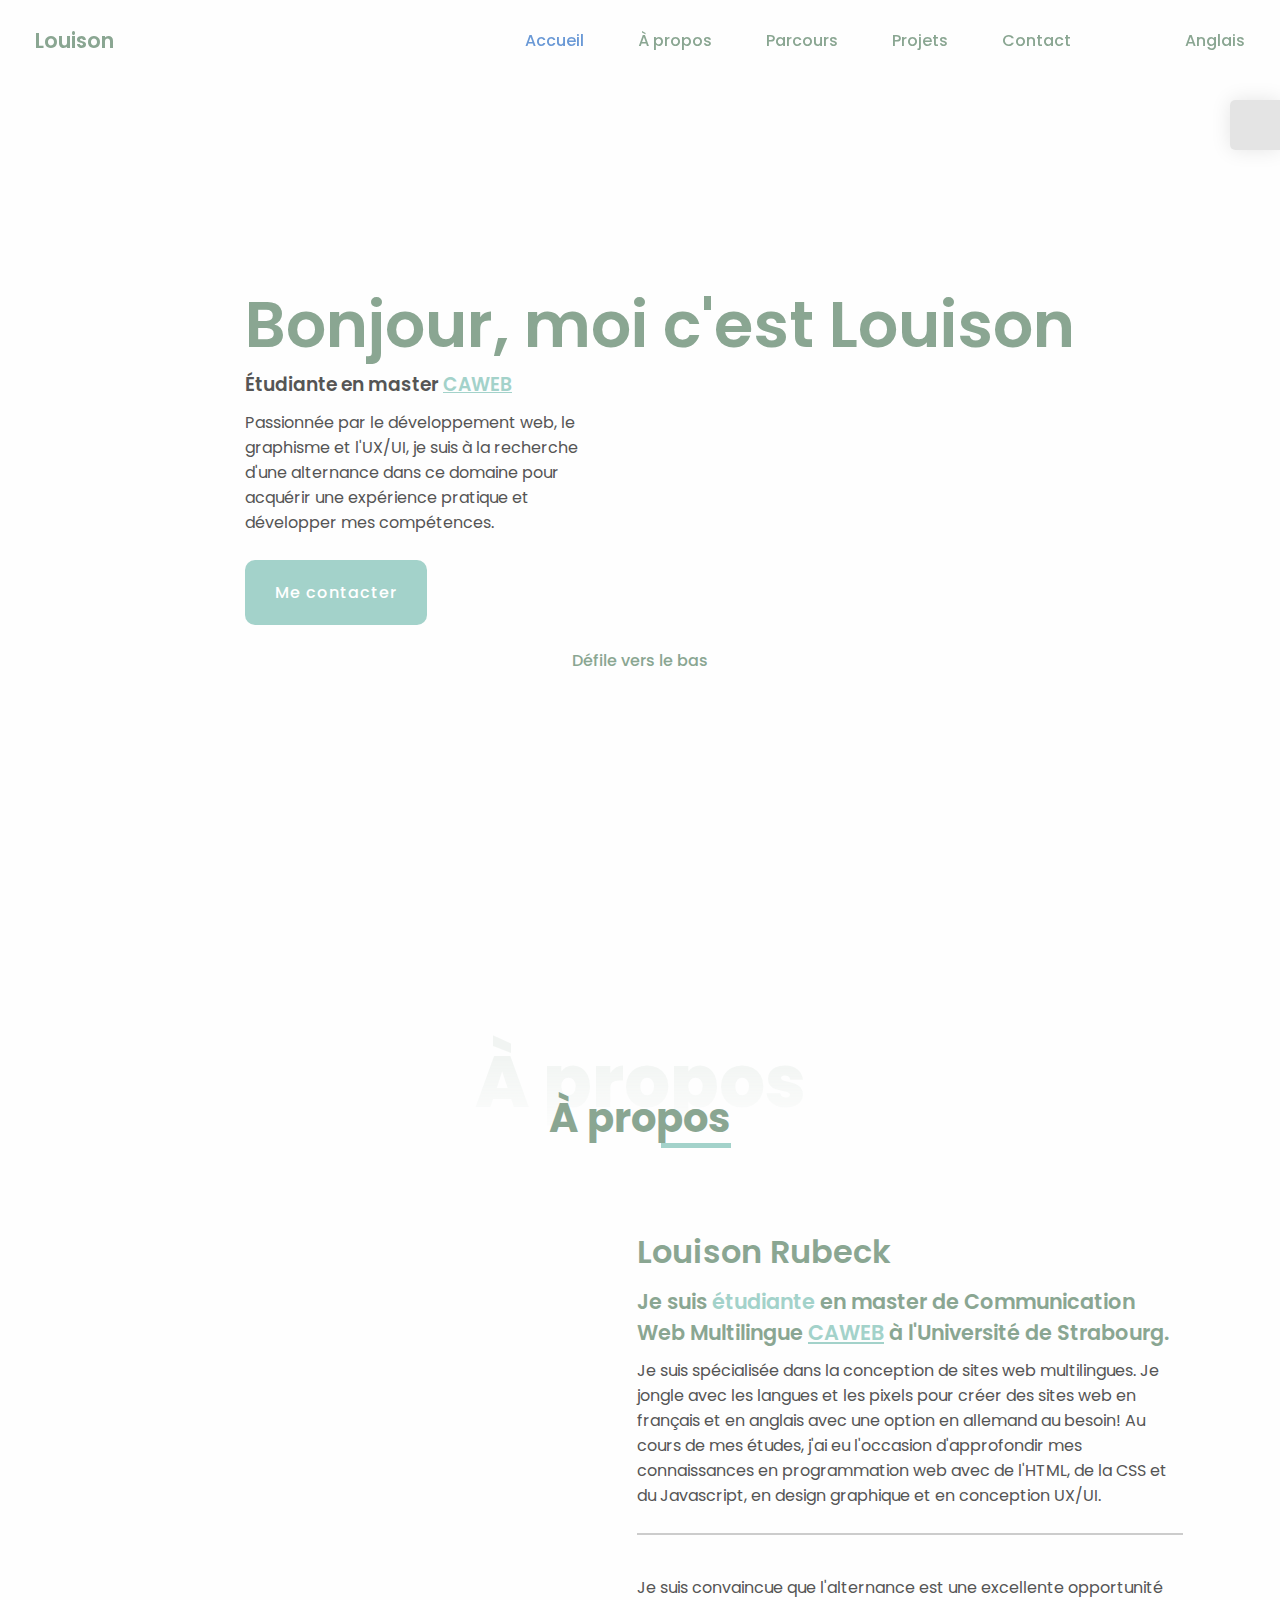
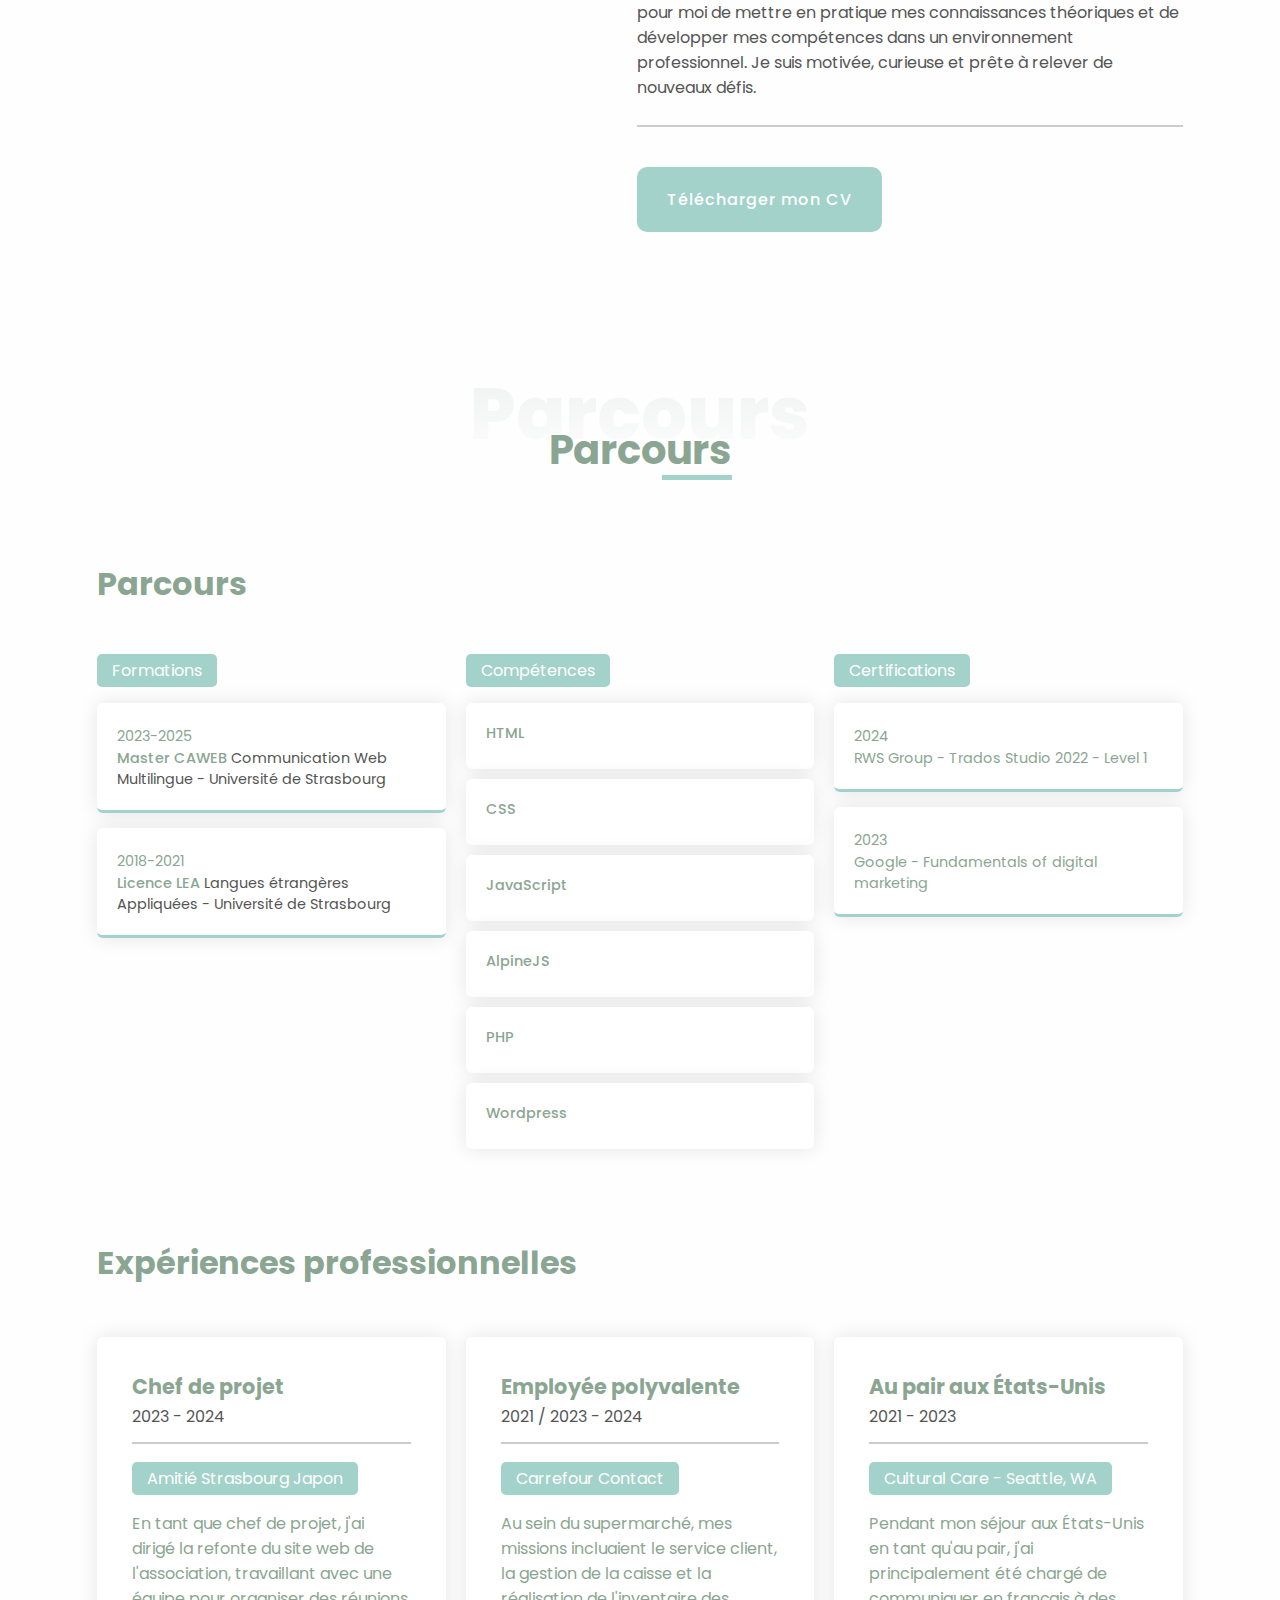
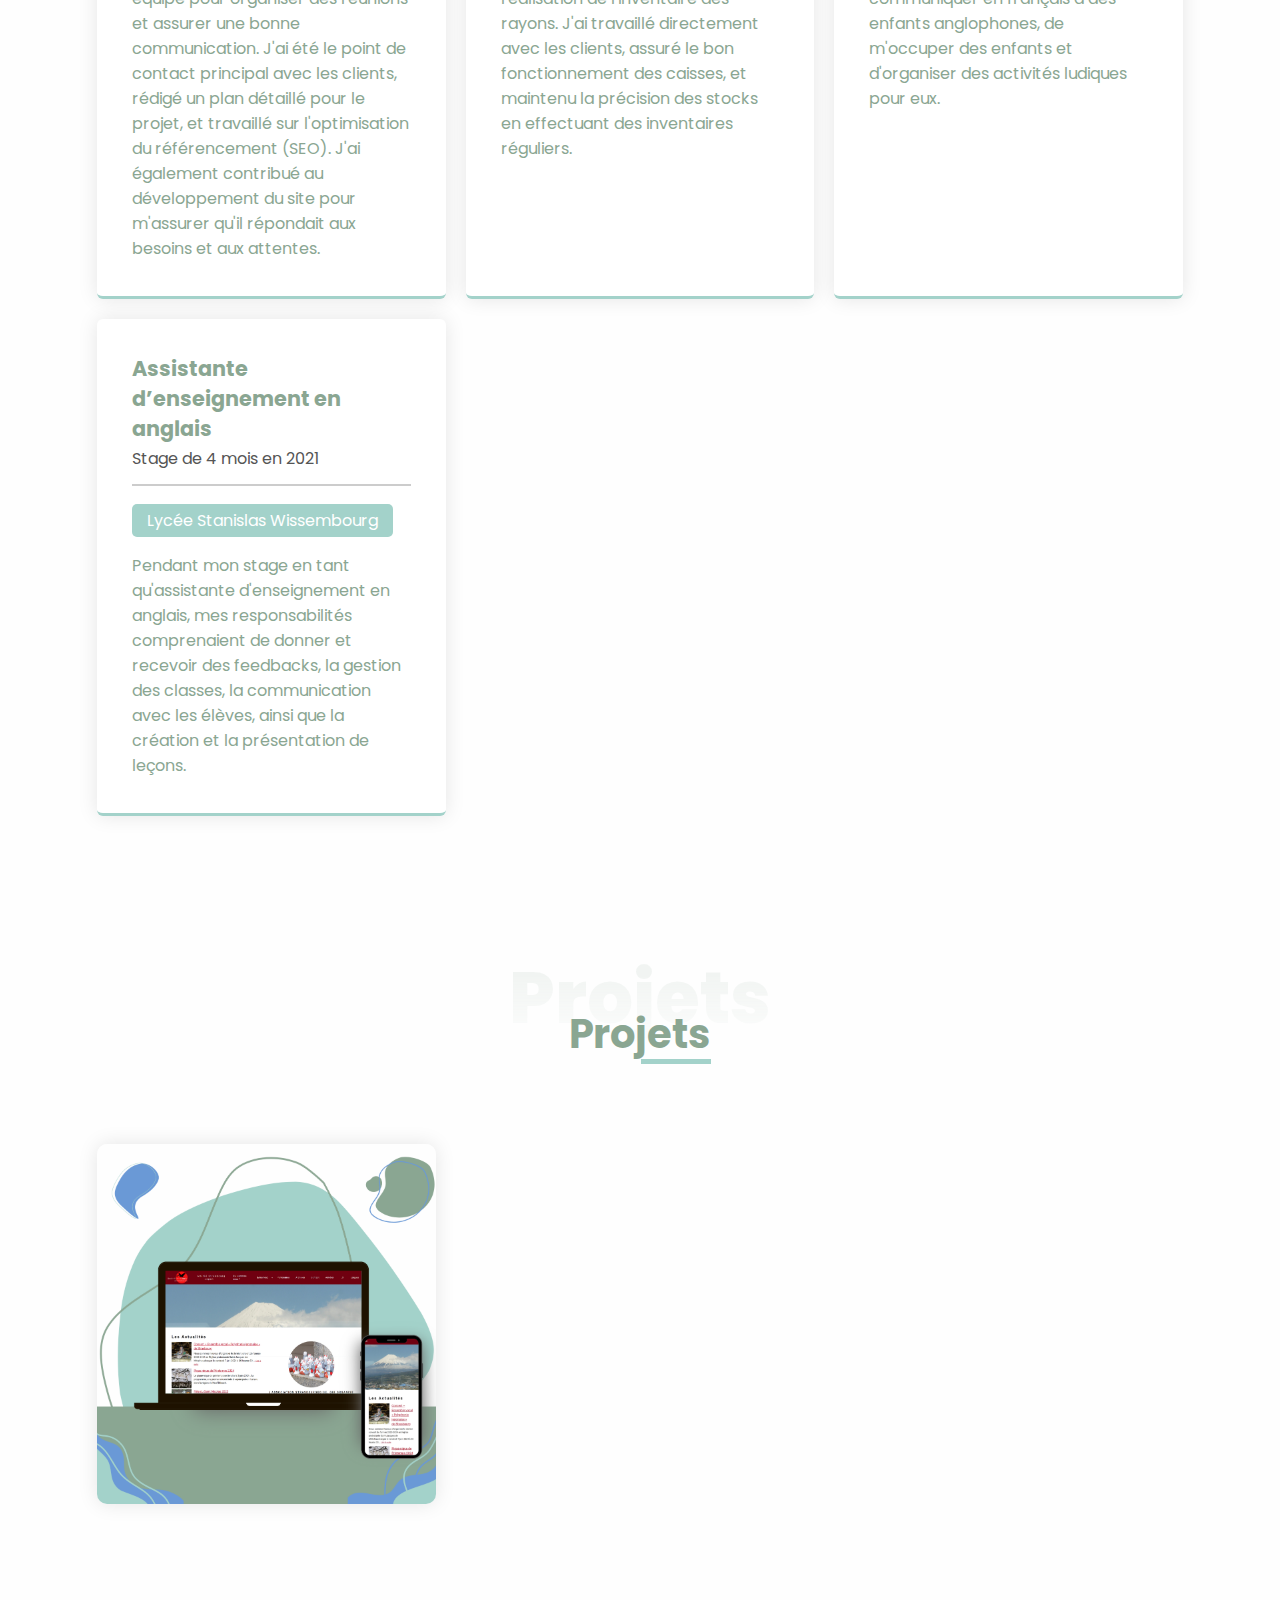
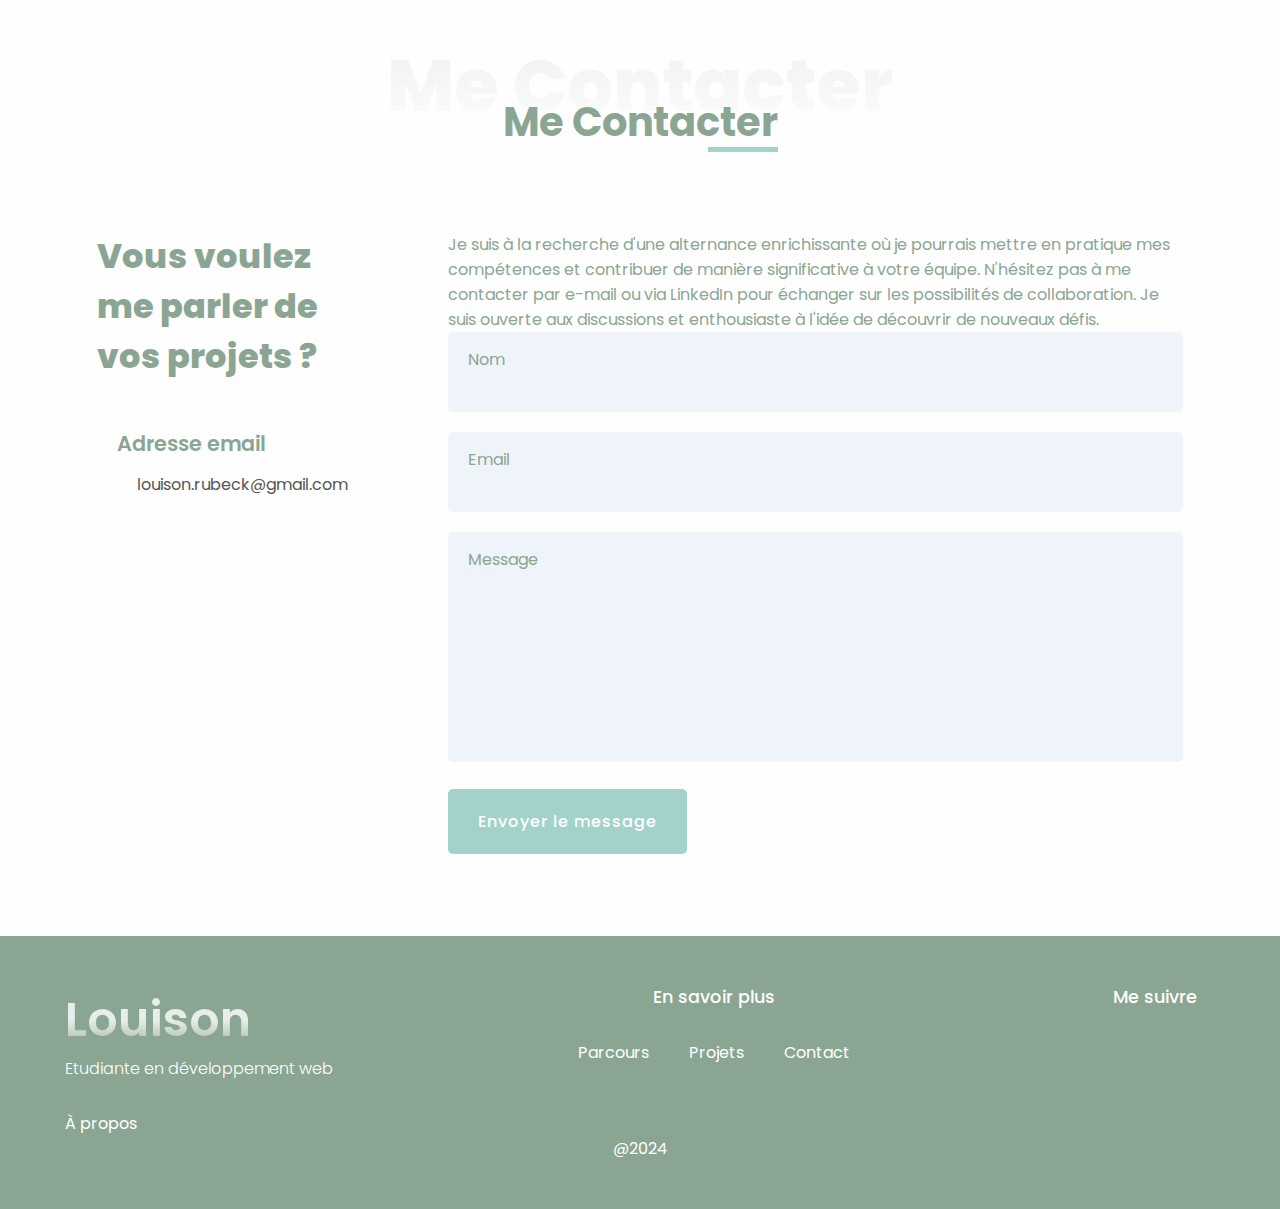
==== commit 8985b23f: "remove bar" ====
--- a/index.html
+++ b/index.html
@@ -136,42 +136,42 @@
                                     <span>HTML</span>
                                     <!-- <span>85%</span> -->
                                 </div>
-                                <div class="line html"></div>
+                                <!-- <div class="line html"></div> -->
                             </li>
                             <li class="bar">
                                 <div class="info">
                                     <span>CSS</span>
                                     <!-- <span>80%</span> -->
                                 </div>
-                                <div class="line css"></div>
+                                <!-- <div class="line css"></div> -->
                             </li>
                             <li class="bar">
                                 <div class="info">
                                     <span>JavaScript</span>
                                     <!-- <span>65%</span> -->
                                 </div>
-                                <div class="line javascript"></div>
+                                <!-- <div class="line javascript"></div> -->
                             </li>
                             <li class="bar">
                                 <div class="info">
                                     <span>AlpineJS</span>
                                     <!-- <span>70%</span> -->
                                 </div>
-                                <div class="line alpinejs"></div>
+                                <!-- <div class="line alpinejs"></div> -->
                             </li>
                             <li class="bar">
                                 <div class="info">
                                     <span>PHP</span>
                                     <!-- <span>65%</span> -->
                                 </div>
-                                <div class="line php"></div>
+                                <!-- <div class="line php"></div> -->
                             </li>
                             <li class="bar">
                                 <div class="info">
                                     <span>Wordpress</span>
                                     <!-- <span>90%</span> -->
                                 </div>
-                                <div class="line wordpress"></div>
+                                <!-- <div class="line wordpress"></div> -->
                             </li>
                         </ul>
                     </div>
